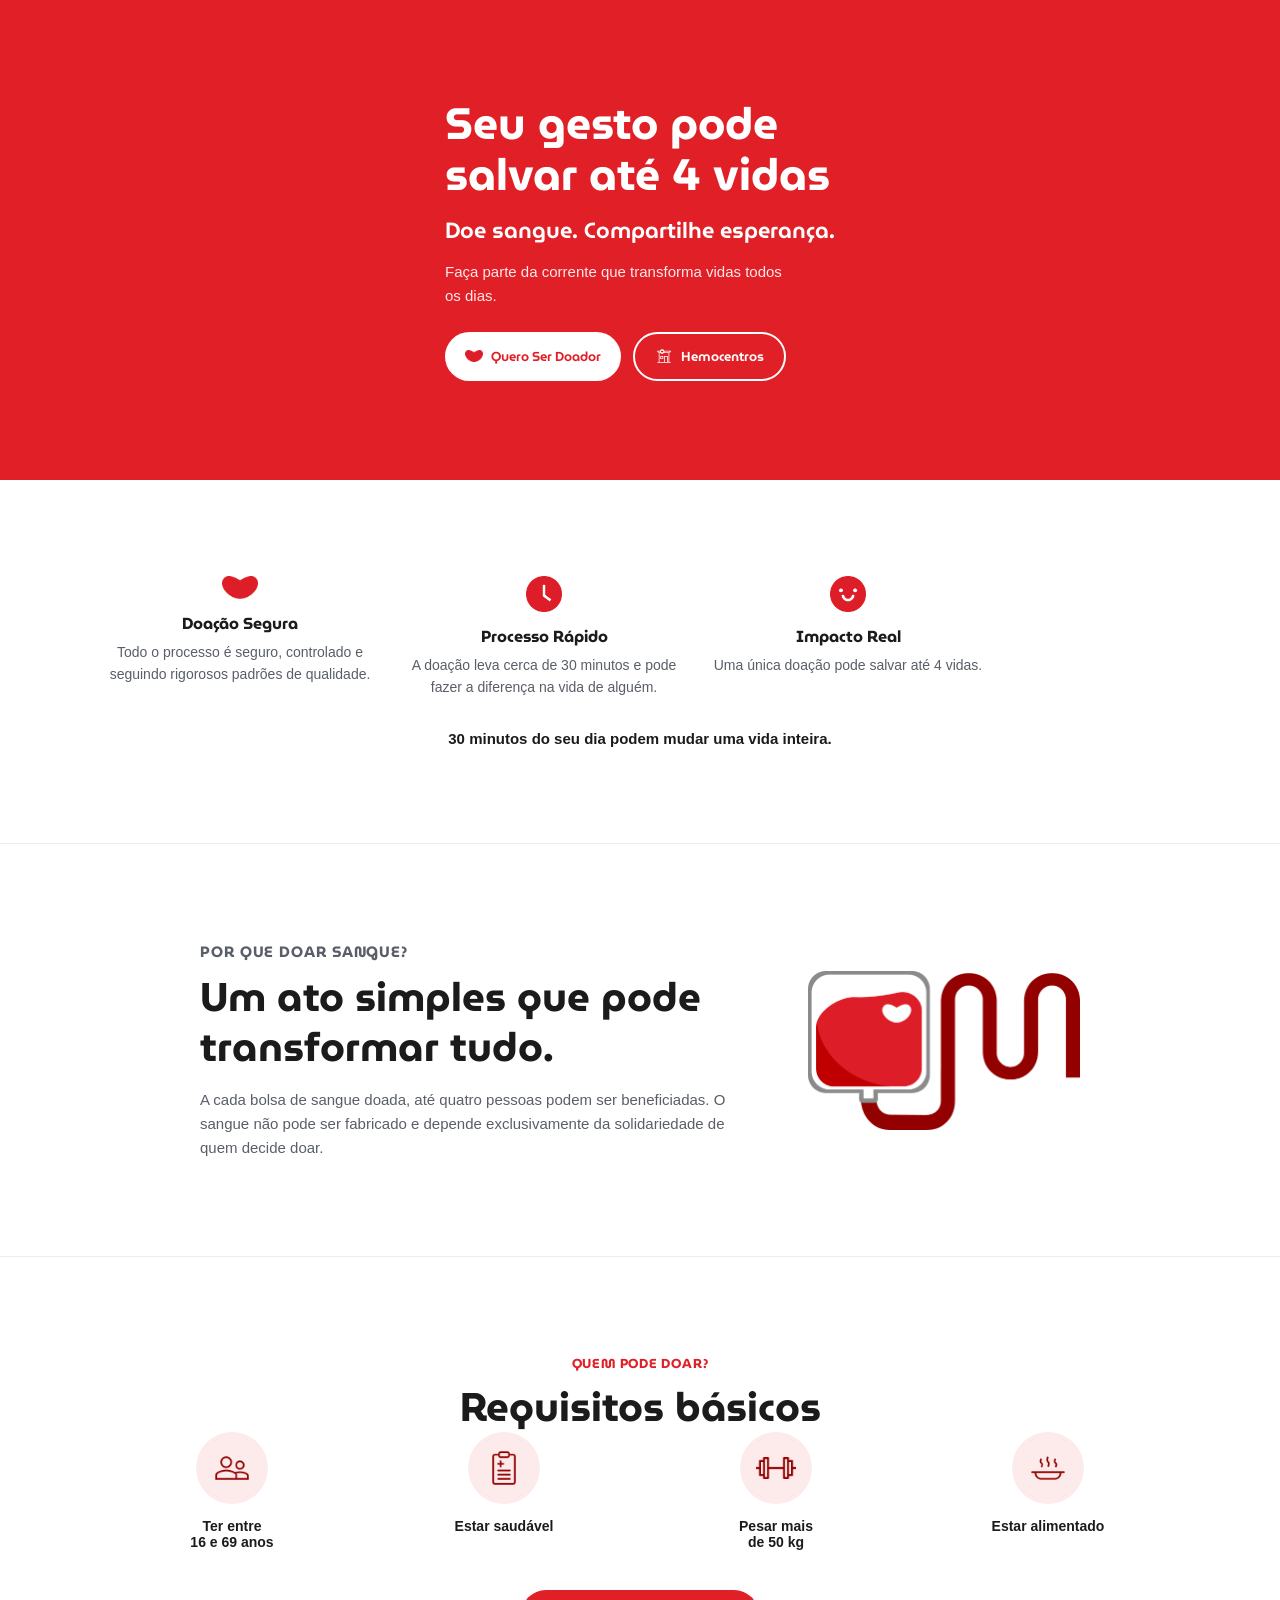
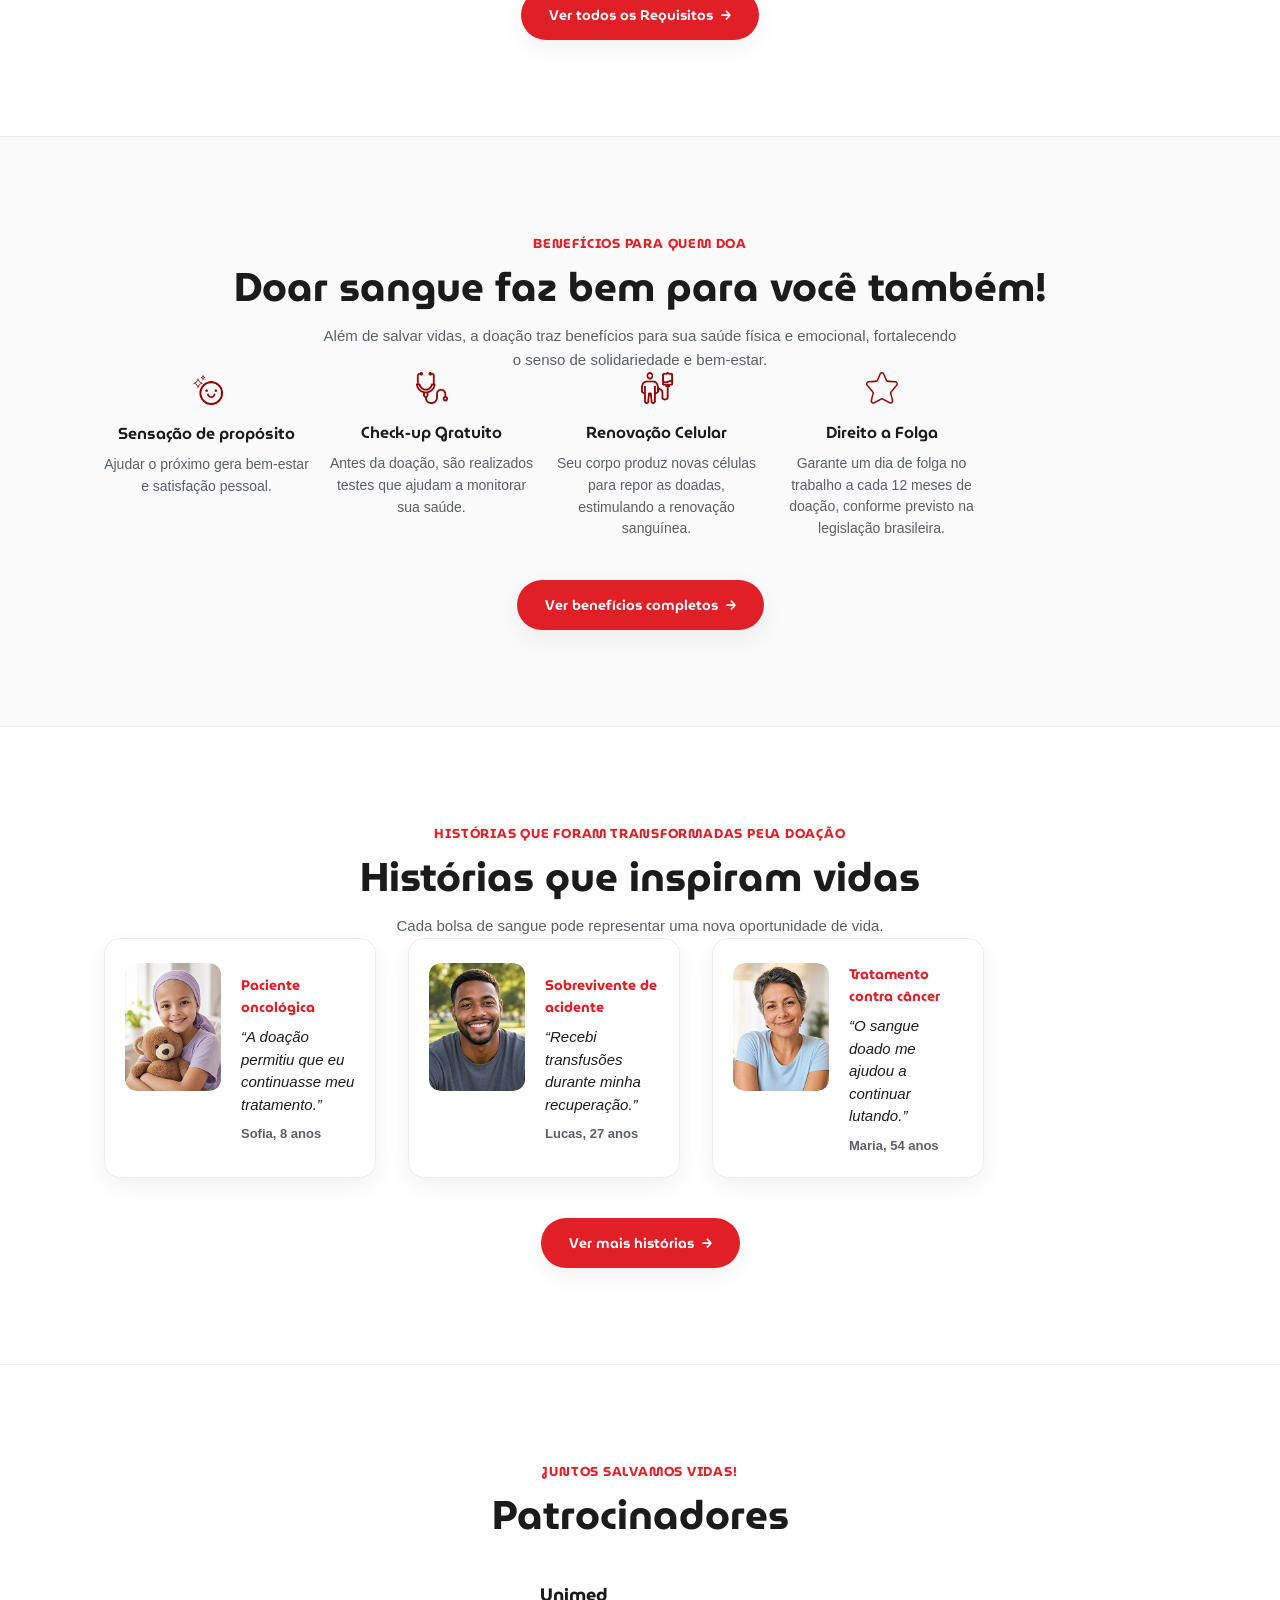
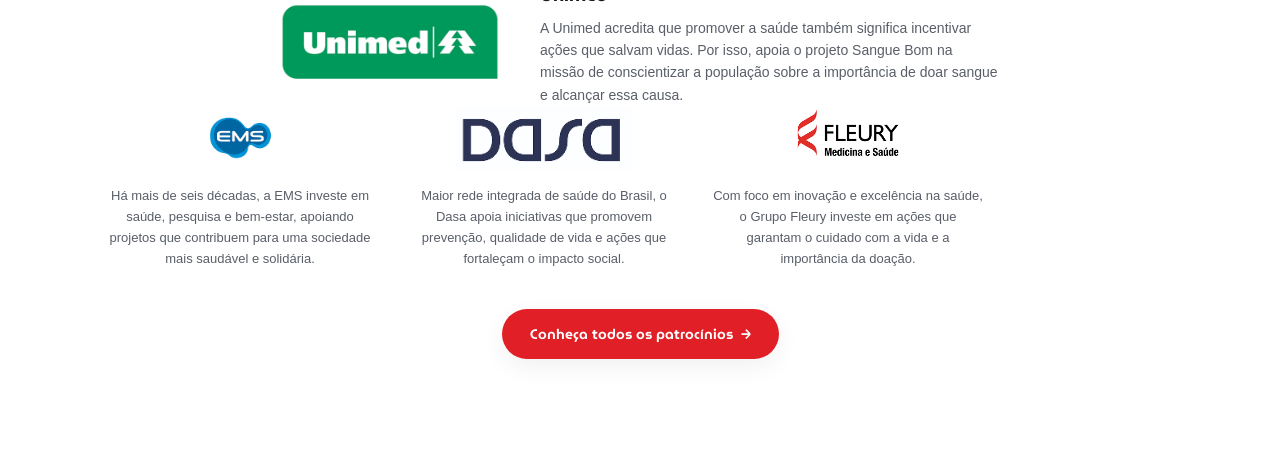
==== index.html @ 66a93f2a "projeto sangue bom" ====
<!DOCTYPE html>
<html lang="pt-BR">
<head>
  <meta charset="UTF-8" />
  <meta name="viewport" content="width=device-width, initial-scale=1.0" />
  <title>Sangue Bom — Seções</title>

  <link rel="preconnect" href="https://fonts.googleapis.com" />
  <link rel="preconnect" href="https://fonts.gstatic.com" crossorigin />
  <link href="https://fonts.googleapis.com/css2?family=MuseoModerno:wght@400;500;600;700;800&display=swap" rel="stylesheet" />

  <link rel="stylesheet" href="./css/style.css" />
</head>
<body>
<main>

  <!-- ============================================= -->
  <!-- SEÇÃO HERO: SEU GESTO PODE SALVAR ATÉ 4 VIDAS -->
  <!-- ============================================= -->
  <section class="secao-hero" aria-label="Doe sangue e salve vidas">
    <div class="contentor hero-conteudo">
      <h1 class="hero-titulo">Seu gesto pode<br />salvar até 4 vidas</h1>
      <p class="hero-subtitulo">Doe sangue. Compartilhe esperança.</p>
      <p class="hero-texto">Faça parte da corrente que transforma vidas todos os dias.</p>

      <div class="hero-botoes">
        <a href="#" class="botao-hero botao-hero--primario">
          <img src="./assets/img/coracao-botao.png" alt="" width="18" height="12" />
          Quero Ser Doador
        </a>
        <a href="#" class="botao-hero botao-hero--secundario">
          <img src="./assets/img/hemocentro.png" alt="" width="18" height="18" />
          Hemocentros
        </a>
      </div>
    </div>
  </section>

  <!-- ============================================= -->
  <!-- SEÇÃO 0: DESTAQUES (DOAÇÃO SEGURA / PROCESSO RÁPIDO / IMPACTO REAL) -->
  <!-- ============================================= -->
  <section class="secao secao-destaques" aria-labelledby="titulo-destaques">
    <div class="contentor">
      <h2 id="titulo-destaques" class="oculto-visualmente">Por que doar sangue</h2>

      <ul class="lista-destaques" role="list">
        <li class="destaque">
          <img src="./assets/img/doacao-segura.png" alt="" class="icone icone-destaque" width="36" height="23" />
          <h3 class="titulo-destaque">Doação Segura</h3>
          <p>Todo o processo é seguro, controlado e seguindo rigorosos padrões de qualidade.</p>
        </li>

        <li class="destaque">
          <img src="./assets/img/processo-rapido.png" alt="" class="icone icone-destaque" width="36" height="36" />
          <h3 class="titulo-destaque">Processo Rápido</h3>
          <p>A doação leva cerca de 30 minutos e pode fazer a diferença na vida de alguém.</p>
        </li>

        <li class="destaque">
          <img src="./assets/img/impacto-real.png" alt="" class="icone icone-destaque" width="36" height="36" />
          <h3 class="titulo-destaque">Impacto Real</h3>
          <p>Uma única doação pode salvar até 4 vidas.</p>
        </li>
      </ul>

      <p class="frase-destaque">30 minutos do seu dia podem mudar uma vida inteira.</p>
    </div>
  </section>

  <!-- ============================================= -->
  <!-- SEÇÃO 0.5: POR QUE DOAR SANGUE                -->
  <!-- ============================================= -->
  <section class="secao secao-motivo" aria-labelledby="titulo-motivo">
    <div class="contentor">
      <article class="motivo-doacao">
        <div class="texto-motivo">
          <p class="rotulo">Por que doar sangue?</p>
          <h2 id="titulo-motivo" class="titulo">Um ato simples que pode transformar tudo.</h2>
          <p>
            A cada bolsa de sangue doada, até quatro pessoas podem ser beneficiadas. O sangue não
            pode ser fabricado e depende exclusivamente da solidariedade de quem decide doar.
          </p>
        </div>

        <img src="./assets/img/motivo-doacao.png" alt="Ilustração de uma bolsa de sangue com um coração" class="ilustracao-motivo" width="273" height="160" />
      </article>
    </div>
  </section>

  <!-- ============================================= -->
  <!-- SEÇÃO 1: QUEM PODE DOAR (REQUISITOS)          -->
  <!-- ============================================= -->
  <section class="secao secao-requisitos" aria-labelledby="titulo-requisitos">
    <div class="contentor">
      <header class="cabecalho-secao">
        <p class="rotulo">Quem pode doar?</p>
        <h2 id="titulo-requisitos" class="titulo">Requisitos básicos</h2>
      </header>

      <ul class="lista-requisitos" role="list">
        <li class="requisito">
          <span class="circulo-icone">
            <img src="./assets/img/idade.png" alt="" class="icone icone-requisito" width="40" height="40" />
          </span>
          <p>Ter entre<br />16 e 69 anos</p>
        </li>

        <li class="requisito">
          <span class="circulo-icone">
            <img src="./assets/img/saudavel.png" alt="" class="icone icone-requisito" width="40" height="40" />
          </span>
          <p>Estar saudável</p>
        </li>

        <li class="requisito">
          <span class="circulo-icone">
            <img src="./assets/img/peso.png" alt="" class="icone icone-requisito" width="40" height="22" />
          </span>
          <p>Pesar mais<br />de 50 kg</p>
        </li>

        <li class="requisito">
          <span class="circulo-icone">
            <img src="./assets/img/alimentado.png" alt="" class="icone icone-requisito" width="40" height="40" />
          </span>
          <p>Estar alimentado</p>
        </li>
      </ul>

      <div class="acao">
        <a href="#" class="botao">Ver todos os Requisitos <span aria-hidden="true">→</span></a>
      </div>
    </div>
  </section>

  <!-- ============================================= -->
  <!-- SEÇÃO 2: BENEFÍCIOS PARA QUEM DOA             -->
  <!-- ============================================= -->
  <section class="secao secao-beneficios" aria-labelledby="titulo-beneficios">
    <div class="contentor">
      <header class="cabecalho-secao">
        <p class="rotulo">Benefícios para quem doa</p>
        <h2 id="titulo-beneficios" class="titulo">Doar sangue faz bem para você também!</h2>
        <p class="subtitulo">
          Além de salvar vidas, a doação traz benefícios para sua saúde física e emocional,
          fortalecendo o senso de solidariedade e bem-estar.
        </p>
      </header>

      <ul class="lista-beneficios" role="list">
        <li class="beneficio">
          <img src="./assets/img/proposito.png" alt="" class="icone icone-beneficio" width="32" height="32" />
          <h3 class="titulo-beneficio">Sensação de propósito</h3>
          <p>Ajudar o próximo gera bem-estar e satisfação pessoal.</p>
        </li>

        <li class="beneficio">
          <img src="./assets/img/checkup.png" alt="" class="icone icone-beneficio" width="32" height="32" />
          <h3 class="titulo-beneficio">Check-up Gratuito</h3>
          <p>Antes da doação, são realizados testes que ajudam a monitorar sua saúde.</p>
        </li>

        <li class="beneficio">
          <img src="./assets/img/renovacao.png" alt="" class="icone icone-beneficio" width="32" height="32" />
          <h3 class="titulo-beneficio">Renovação Celular</h3>
          <p>Seu corpo produz novas células para repor as doadas, estimulando a renovação sanguínea.</p>
        </li>

        <li class="beneficio">
          <img src="./assets/img/folga.png" alt="" class="icone icone-beneficio" width="32" height="32" />
          <h3 class="titulo-beneficio">Direito a Folga</h3>
          <p>Garante um dia de folga no trabalho a cada 12 meses de doação, conforme previsto na legislação brasileira.</p>
        </li>
      </ul>

      <div class="acao">
        <a href="#" class="botao">Ver benefícios completos <span aria-hidden="true">→</span></a>
      </div>
    </div>
  </section>

  <!-- ============================================= -->
  <!-- SEÇÃO 3: HISTÓRIAS QUE INSPIRAM VIDAS         -->
  <!-- ============================================= -->
  <section class="secao secao-historias" aria-labelledby="titulo-historias">
    <div class="contentor">
      <header class="cabecalho-secao">
        <p class="rotulo">Histórias que foram transformadas pela doação</p>
        <h2 id="titulo-historias" class="titulo">Histórias que inspiram vidas</h2>
        <p class="subtitulo">Cada bolsa de sangue pode representar uma nova oportunidade de vida.</p>
      </header>

      <ul class="lista-historias" role="list">
        <li>
          <article class="historia">
            <img src="./assets/img/sofia.png" alt="Foto de Sofia" class="foto-historia" width="128" height="128" />
            <div class="conteudo-historia">
              <p class="categoria-historia">Paciente oncológica</p>
              <blockquote class="depoimento">
                <p>“A doação permitiu que eu continuasse meu tratamento.”</p>
                <footer><cite>Sofia, 8 anos</cite></footer>
              </blockquote>
            </div>
          </article>
        </li>

        <li>
          <article class="historia">
            <img src="./assets/img/lucas.png" alt="Foto de Lucas" class="foto-historia" width="128" height="128" />
            <div class="conteudo-historia">
              <p class="categoria-historia">Sobrevivente de acidente</p>
              <blockquote class="depoimento">
                <p>“Recebi transfusões durante minha recuperação.”</p>
                <footer><cite>Lucas, 27 anos</cite></footer>
              </blockquote>
            </div>
          </article>
        </li>

        <li>
          <article class="historia">
            <img src="./assets/img/maria.png" alt="Foto de Maria" class="foto-historia" width="128" height="128" />
            <div class="conteudo-historia">
              <p class="categoria-historia">Tratamento contra câncer</p>
              <blockquote class="depoimento">
                <p>“O sangue doado me ajudou a continuar lutando.”</p>
                <footer><cite>Maria, 54 anos</cite></footer>
              </blockquote>
            </div>
          </article>
        </li>
      </ul>

      <div class="acao">
        <a href="#" class="botao">Ver mais histórias <span aria-hidden="true">→</span></a>
      </div>
    </div>
  </section>

  <!-- ============================================= -->
  <!-- SEÇÃO 4: PATROCINADORES                        -->
  <!-- ============================================= -->
  <section class="secao secao-patrocinadores" aria-labelledby="titulo-patrocinadores">
    <div class="contentor">
      <header class="cabecalho-secao">
        <p class="rotulo">Juntos salvamos vidas!</p>
        <h2 id="titulo-patrocinadores" class="titulo">Patrocinadores</h2>
      </header>

      <article class="patrocinador-destaque">
        <img src="./assets/brand/unimed.png" alt="Logotipo da Unimed" class="logo-patrocinador logo-patrocinador--grande" width="249" height="97" />
        <div class="texto-patrocinador">
          <h3>Unimed</h3>
          <p>
            A Unimed acredita que promover a saúde também significa incentivar ações que salvam
            vidas. Por isso, apoia o projeto Sangue Bom na missão de conscientizar a população sobre
            a importância de doar sangue e alcançar essa causa.
          </p>
        </div>
      </article>

      <ul class="lista-patrocinadores" role="list">
        <li>
          <article class="patrocinador">
            <img src="./assets/brand/ems.png" alt="Logotipo da EMS" class="logo-patrocinador" width="99" height="87" />
            <p>Há mais de seis décadas, a EMS investe em saúde, pesquisa e bem-estar, apoiando projetos que contribuem para uma sociedade mais saudável e solidária.</p>
          </article>
        </li>

        <li>
          <article class="patrocinador">
            <img src="./assets/brand/dasa.png" alt="Logotipo da Dasa" class="logo-patrocinador" width="140" height="51" />
            <p>Maior rede integrada de saúde do Brasil, o Dasa apoia iniciativas que promovem prevenção, qualidade de vida e ações que fortaleçam o impacto social.</p>
          </article>
        </li>

        <li>
          <article class="patrocinador">
            <img src="./assets/brand/fleury.png" alt="Logotipo do Grupo Fleury" class="logo-patrocinador" width="140" height="79" />
            <p>Com foco em inovação e excelência na saúde, o Grupo Fleury investe em ações que garantam o cuidado com a vida e a importância da doação.</p>
          </article>
        </li>
      </ul>

      <div class="acao">
        <a href="#" class="botao">Conheça todos os patrocínios <span aria-hidden="true">→</span></a>
      </div>
    </div>
  </section>

</main>
</body>
</html>
---- css/style.css ----
/* ==========================================================
   Sangue Bom — Seções (Requisitos, Benefícios, Histórias, Patrocinadores)
   Apenas HTML + CSS puro. HTML semântico e acessível.
   ========================================================== */

:root {
  --vermelho: #E11F26;
  --vermelho-escuro: #B0181D;
  --vermelho-claro: #FDEAEA;
  --tinta: #1B1B1B;
  --cinza: #595E68;
  --fundo-alt: #FAFAFA;
  --branco: #FFFFFF;
  --borda: #ECECEC;

  --fonte-titulo: "MuseoModerno", sans-serif;
  --fonte-texto: -apple-system, "Segoe UI", Roboto, Helvetica, Arial, sans-serif;

  --raio-md: 16px;
  --sombra-cartao: 0 8px 24px rgba(0, 0, 0, 0.06);
}

* {
  box-sizing: border-box;
}

html {
  font-size: 100%;
}

body {
  margin: 0;
  font-family: var(--fonte-texto);
  color: var(--tinta);
  background: var(--branco);
}

a {
  color: inherit;
}

/* Foco visível para navegação por teclado */
a:focus-visible,
button:focus-visible {
  outline: 3px solid var(--vermelho-escuro);
  outline-offset: 3px;
}

.contentor {
  max-width: 70rem;
  margin: 0 auto;
  padding: 0 1.5rem;
}

.secao {
  padding: 4rem 0;
}

.secao + .secao {
  border-top: 1px solid var(--borda);
}

.cabecalho-secao {
  text-align: center;
}

.rotulo {
  margin: 0 0 0.5rem;
  font-family: var(--fonte-titulo);
  font-weight: 700;
  font-size: 0.8125rem;
  letter-spacing: 0.06em;
  text-transform: uppercase;
  color: var(--vermelho);
}

.titulo {
  margin: 0;
  font-family: var(--fonte-titulo);
  font-weight: 700;
  font-size: 1.75rem;
  line-height: 1.25;
  color: var(--tinta);
}

.subtitulo {
  max-width: 40rem;
  margin: 0.75rem auto 0;
  font-size: 0.9375rem;
  line-height: 1.6;
  color: var(--cinza);
}

.acao {
  display: flex;
  justify-content: center;
  margin-top: 2.5rem;
}

.botao {
  display: inline-flex;
  align-items: center;
  gap: 0.5rem;
  padding: 0.875rem 1.75rem;
  border-radius: 999px;
  background: var(--vermelho);
  color: var(--branco);
  font-family: var(--fonte-titulo);
  font-weight: 600;
  font-size: 0.875rem;
  text-decoration: none;
  white-space: nowrap;
  box-shadow: var(--sombra-cartao);
  transition: background-color 0.2s ease, transform 0.2s ease;
}

.botao:hover {
  background: var(--vermelho-escuro);
  transform: translateY(-1px);
}

@media (prefers-reduced-motion: reduce) {
  .botao {
    transition: none;
  }

  .botao:hover {
    transform: none;
  }
}

/* Esconde visualmente mas mantém acessível a leitores de tela */
.oculto-visualmente {
  position: absolute;
  width: 1px;
  height: 1px;
  margin: -1px;
  overflow: hidden;
  clip-path: inset(50%);
  white-space: nowrap;
}

/* ---------- Listas (remove marcadores, mantém a semântica de lista) ---------- */

ul[role="list"] {
  list-style: none;
  margin: 0;
  padding: 0;
}

/* ---------- Imagens (ícones, fotos, logos) ---------- */

.icone {
  display: block;
  max-width: 100%;
  height: auto;
}

.icone-beneficio {
  margin: 0 auto 1rem;
}

.foto-historia {
  display: block;
  width: 6rem;
  flex-shrink: 0;
  align-self: stretch;
  border-radius: 0.75rem;
  object-fit: cover;
}

.logo-patrocinador {
  display: block;
  height: auto;
  max-width: 100%;
  margin: 0 auto;
}

.logo-patrocinador--grande {
  margin: 0 auto;
  max-width: 13.75rem;
}

.patrocinador .logo-patrocinador {
  max-height: 4rem;
  width: auto;
}

/* ==========================================================
   HERO
   ========================================================== */

.secao-hero {
  position: relative;
  min-height: 22rem;
  display: flex;
  align-items: center;
  background-color: var(--vermelho);
  background-image: linear-gradient(to right, var(--vermelho) 0%, var(--vermelho) 42%, rgba(225, 31, 38, 0.35) 68%, rgba(225, 31, 38, 0) 100%), url("assets/fotos/hero.png");
  background-repeat: no-repeat;
  background-size: cover;
  background-position: right center;
  color: var(--branco);
}

.secao-hero a:focus-visible {
  outline-color: var(--branco);
}

.hero-conteudo {
  max-width: 28rem;
  padding-top: 3rem;
  padding-bottom: 3rem;
}

.hero-titulo {
  margin: 0;
  font-family: var(--fonte-titulo);
  font-weight: 700;
  font-size: 2rem;
  line-height: 1.15;
  color: var(--branco);
}

.hero-subtitulo {
  margin: 0.75rem 0 0;
  font-family: var(--fonte-titulo);
  font-weight: 600;
  font-size: 1.125rem;
  color: var(--branco);
}

.hero-texto {
  margin: 0.75rem 0 0;
  max-width: 22rem;
  font-size: 0.9375rem;
  line-height: 1.6;
  color: rgba(255, 255, 255, 0.9);
}

.hero-botoes {
  display: flex;
  flex-wrap: wrap;
  gap: 0.75rem;
  margin-top: 1.5rem;
}

.botao-hero {
  display: inline-flex;
  align-items: center;
  gap: 0.5rem;
  padding: 0.75rem 1.25rem;
  border-radius: 999px;
  font-family: var(--fonte-titulo);
  font-weight: 600;
  font-size: 0.8125rem;
  text-decoration: none;
  white-space: nowrap;
}

.botao-hero img {
  display: block;
}

.botao-hero--primario {
  background: var(--branco);
  color: var(--vermelho);
}

.botao-hero--secundario {
  background: transparent;
  color: var(--branco);
  border: 2px solid var(--branco);
}

/* ==========================================================
   0) DESTAQUES
   ========================================================== */

.lista-destaques {
  display: grid;
  grid-template-columns: 1fr;
  gap: 2rem;
  max-width: 55rem;
  margin: 0 auto;
}

.destaque {
  text-align: center;
}

.icone-destaque {
  max-width: 2.25rem;
  max-height: 2.25rem;
  width: auto;
  height: auto;
  margin: 0 auto 0.75rem;
}

.titulo-destaque {
  margin: 0 0 0.375rem;
  font-family: var(--fonte-titulo);
  font-weight: 700;
  font-size: 1rem;
  color: var(--tinta);
}

.destaque p {
  margin: 0;
  font-size: 0.875rem;
  line-height: 1.55;
  color: var(--cinza);
}

.frase-destaque {
  margin: 2rem auto 0;
  max-width: 30rem;
  text-align: center;
  font-weight: 600;
  font-size: 0.9375rem;
  color: var(--tinta);
}

/* ==========================================================
   0.5) POR QUE DOAR SANGUE
   ========================================================== */

.motivo-doacao {
  display: flex;
  flex-direction: column;
  align-items: center;
  gap: 2rem;
  max-width: 55rem;
  margin: 0 auto;
  text-align: center;
}

.texto-motivo .rotulo {
  margin: 0 0 0.5rem;
}

.texto-motivo .titulo {
  margin: 0 0 1rem;
}

.texto-motivo p {
  margin: 0;
  font-size: 0.9375rem;
  line-height: 1.6;
  color: var(--cinza);
}

.ilustracao-motivo {
  display: block;
  width: 100%;
  max-width: 17rem;
  height: auto;
  flex-shrink: 0;
}

/* ==========================================================
   1) REQUISITOS
   ========================================================== */

.lista-requisitos {
  display: grid;
  grid-template-columns: repeat(2, 1fr);
  gap: 2rem 1rem;
  max-width: 40rem;
  margin: 2.5rem auto 0;
}

.requisito {
  display: flex;
  flex-direction: column;
  align-items: center;
  text-align: center;
}

.requisito p {
  margin: 0;
  font-size: 0.875rem;
  font-weight: 600;
  color: var(--tinta);
}

.circulo-icone {
  width: 4.5rem;
  height: 4.5rem;
  border-radius: 50%;
  background: var(--vermelho-claro);
  display: flex;
  align-items: center;
  justify-content: center;
  margin-bottom: 0.875rem;
}

.icone-requisito {
  max-width: 2.5rem;
  max-height: 2.5rem;
  width: auto;
  height: auto;
}

/* ==========================================================
   2) BENEFÍCIOS
   ========================================================== */

.secao-beneficios {
  background: var(--fundo-alt);
}

.lista-beneficios {
  display: grid;
  grid-template-columns: repeat(2, 1fr);
  gap: 2rem 1.25rem;
  max-width: 55rem;
  margin: 2.5rem auto 0;
}

.beneficio {
  text-align: center;
}

.titulo-beneficio {
  margin: 0 0 0.5rem;
  font-family: var(--fonte-titulo);
  font-weight: 600;
  font-size: 1rem;
  color: var(--tinta);
}

.beneficio p {
  margin: 0;
  font-size: 0.875rem;
  line-height: 1.55;
  color: var(--cinza);
}

/* ==========================================================
   3) HISTÓRIAS
   ========================================================== */

.lista-historias {
  display: grid;
  grid-template-columns: 1fr;
  gap: 2rem;
  max-width: 55rem;
  margin: 2.5rem auto 0;
}

.historia {
  display: flex;
  align-items: stretch;
  justify-content: center;
  gap: 1.25rem;
  text-align: left;
  height: 100%;
  padding: 1.5rem 1.25rem;
  border-radius: var(--raio-md);
  background: var(--branco);
  border: 1px solid var(--borda);
  box-shadow: var(--sombra-cartao);
}

.conteudo-historia {
  display: flex;
  flex-direction: column;
  justify-content: center;
  min-width: 0;
}

.categoria-historia {
  margin: 0 0 0.5rem;
  font-family: var(--fonte-titulo);
  font-weight: 700;
  font-size: 0.875rem;
  color: var(--vermelho);
}

.depoimento {
  margin: 0;
}

.depoimento p {
  margin: 0 0 0.625rem;
  font-size: 0.9375rem;
  font-style: italic;
  line-height: 1.5;
  color: var(--tinta);
}

.depoimento footer {
  font-size: 0.8125rem;
  font-weight: 600;
  color: var(--cinza);
}

.depoimento cite {
  font-style: normal;
}

/* ==========================================================
   4) PATROCINADORES
   ========================================================== */

.patrocinador-destaque {
  display: flex;
  flex-direction: column;
  align-items: center;
  gap: 1.25rem;
  max-width: 45rem;
  margin: 2.5rem auto 0;
  text-align: center;
}

.texto-patrocinador h3 {
  margin: 0 0 0.5rem;
  font-family: var(--fonte-titulo);
  font-weight: 700;
  font-size: 1.125rem;
  color: var(--tinta);
}

.texto-patrocinador p {
  margin: 0;
  font-size: 0.875rem;
  line-height: 1.6;
  color: var(--cinza);
}

.lista-patrocinadores {
  display: grid;
  grid-template-columns: 1fr;
  gap: 2rem;
  max-width: 55rem;
  margin: 3rem auto 0;
}

.patrocinador {
  text-align: center;
}

.patrocinador p {
  margin: 1rem auto 0;
  max-width: 20rem;
  font-size: 0.8125rem;
  line-height: 1.6;
  color: var(--cinza);
}

/* ==========================================================
   Responsivo — Desktop (>= 48rem / 768px)
   ========================================================== */

@media (min-width: 48rem) {
  .secao {
    padding: 6rem 0;
  }

  .secao-hero {
    min-height: 30rem;
  }

  .hero-titulo {
    font-size: 2.75rem;
  }

  .hero-subtitulo {
    font-size: 1.375rem;
  }

  .titulo {
    font-size: 2.5rem;
  }

  .lista-destaques {
    grid-template-columns: repeat(3, 1fr);
  }

  .lista-requisitos {
    grid-template-columns: repeat(4, 1fr);
    max-width: none;
  }

  .lista-beneficios {
    grid-template-columns: repeat(4, 1fr);
  }

  .lista-historias {
    grid-template-columns: repeat(3, 1fr);
  }

  .motivo-doacao {
    flex-direction: row;
    text-align: left;
    gap: 3rem;
  }

  .patrocinador-destaque {
    flex-direction: row;
    text-align: left;
    gap: 2.5rem;
  }

  .logo-patrocinador--grande {
    margin: 0;
    flex-shrink: 0;
  }

  .texto-patrocinador p {
    text-align: left;
  }

  .lista-patrocinadores {
    grid-template-columns: repeat(3, 1fr);
  }
}
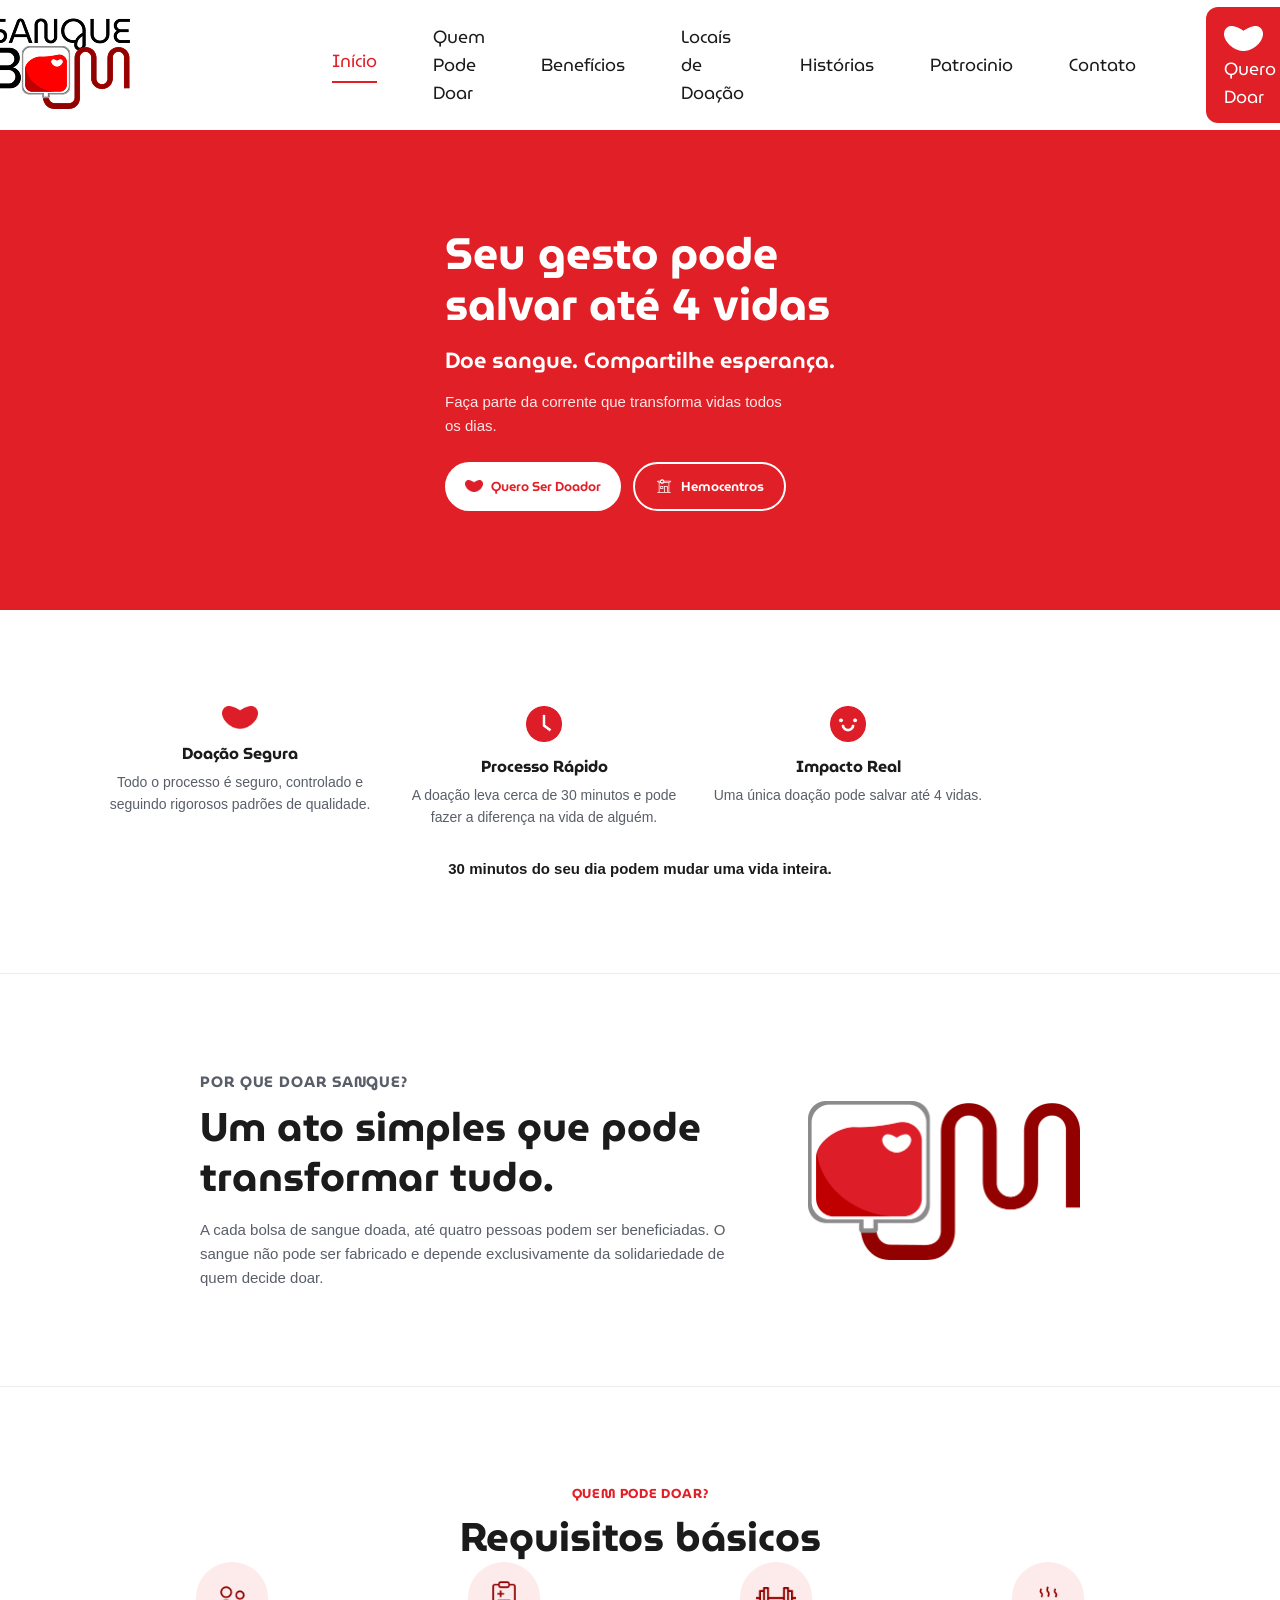
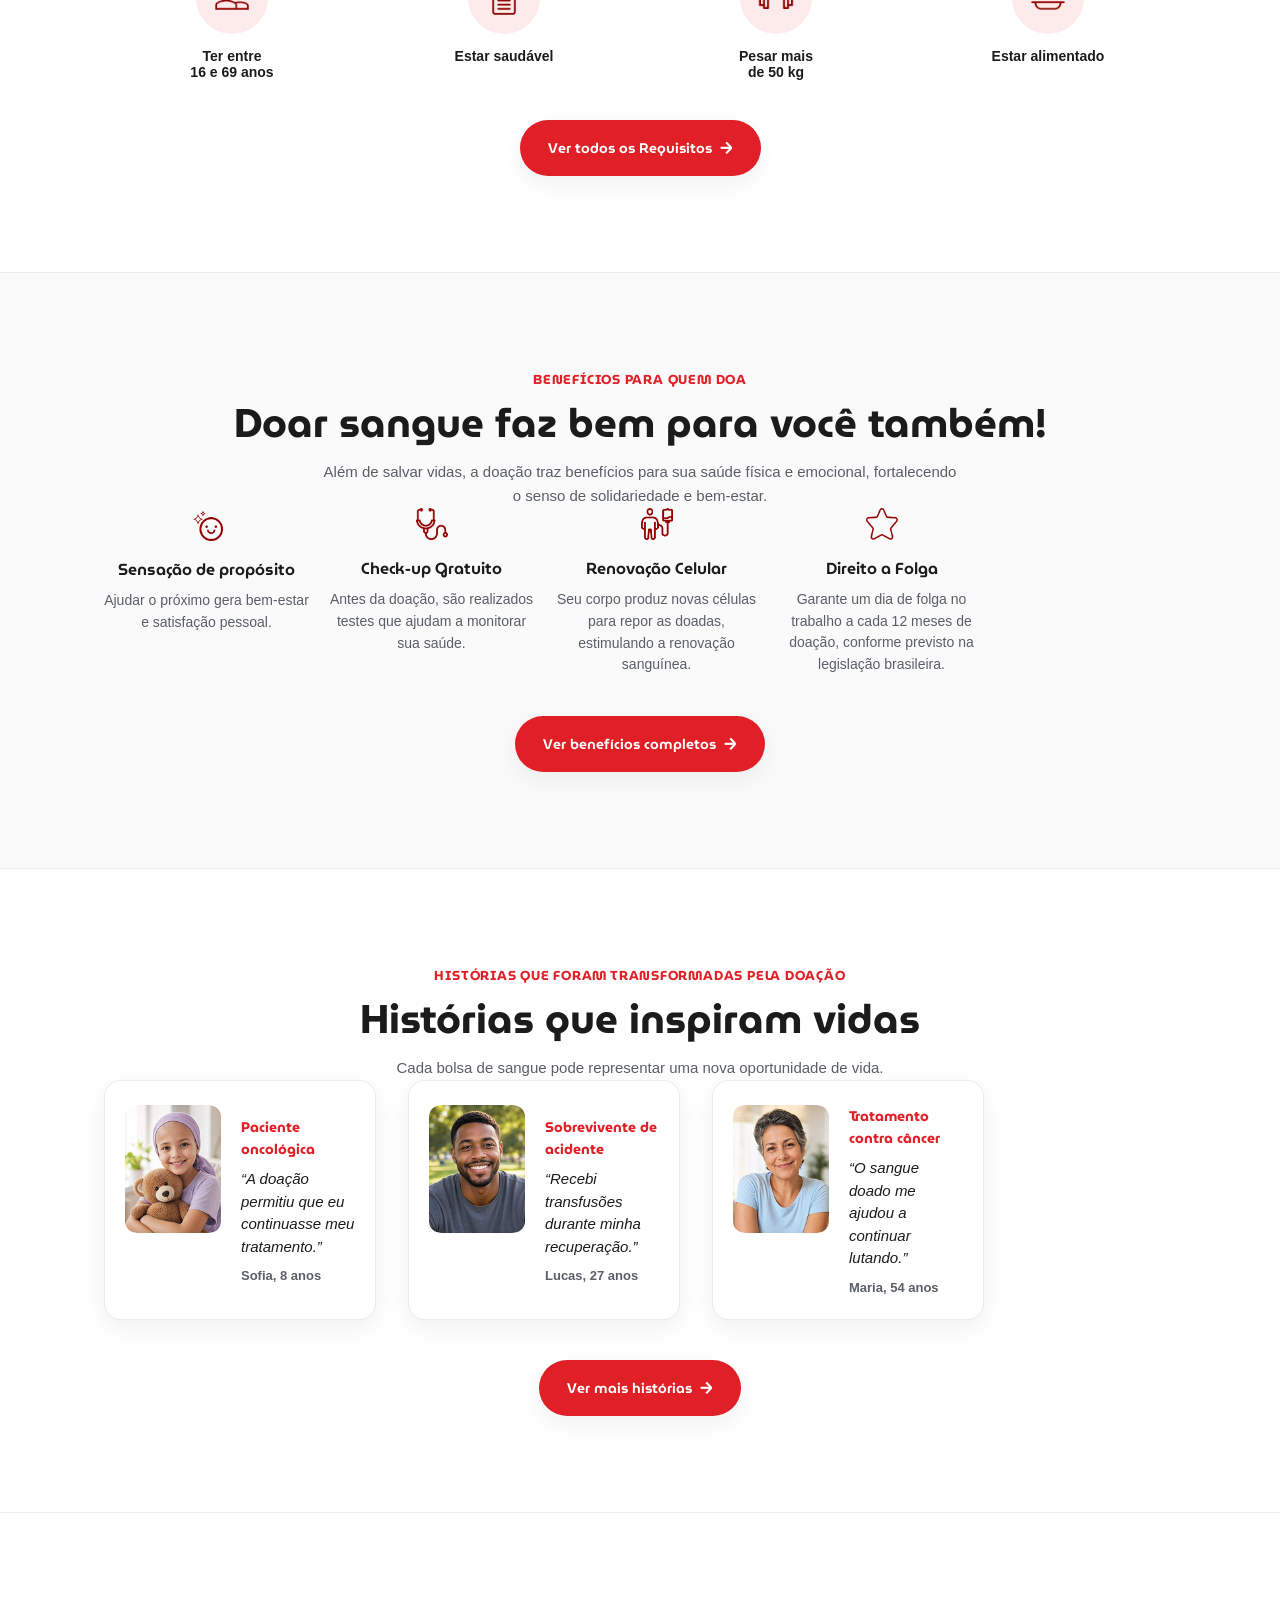
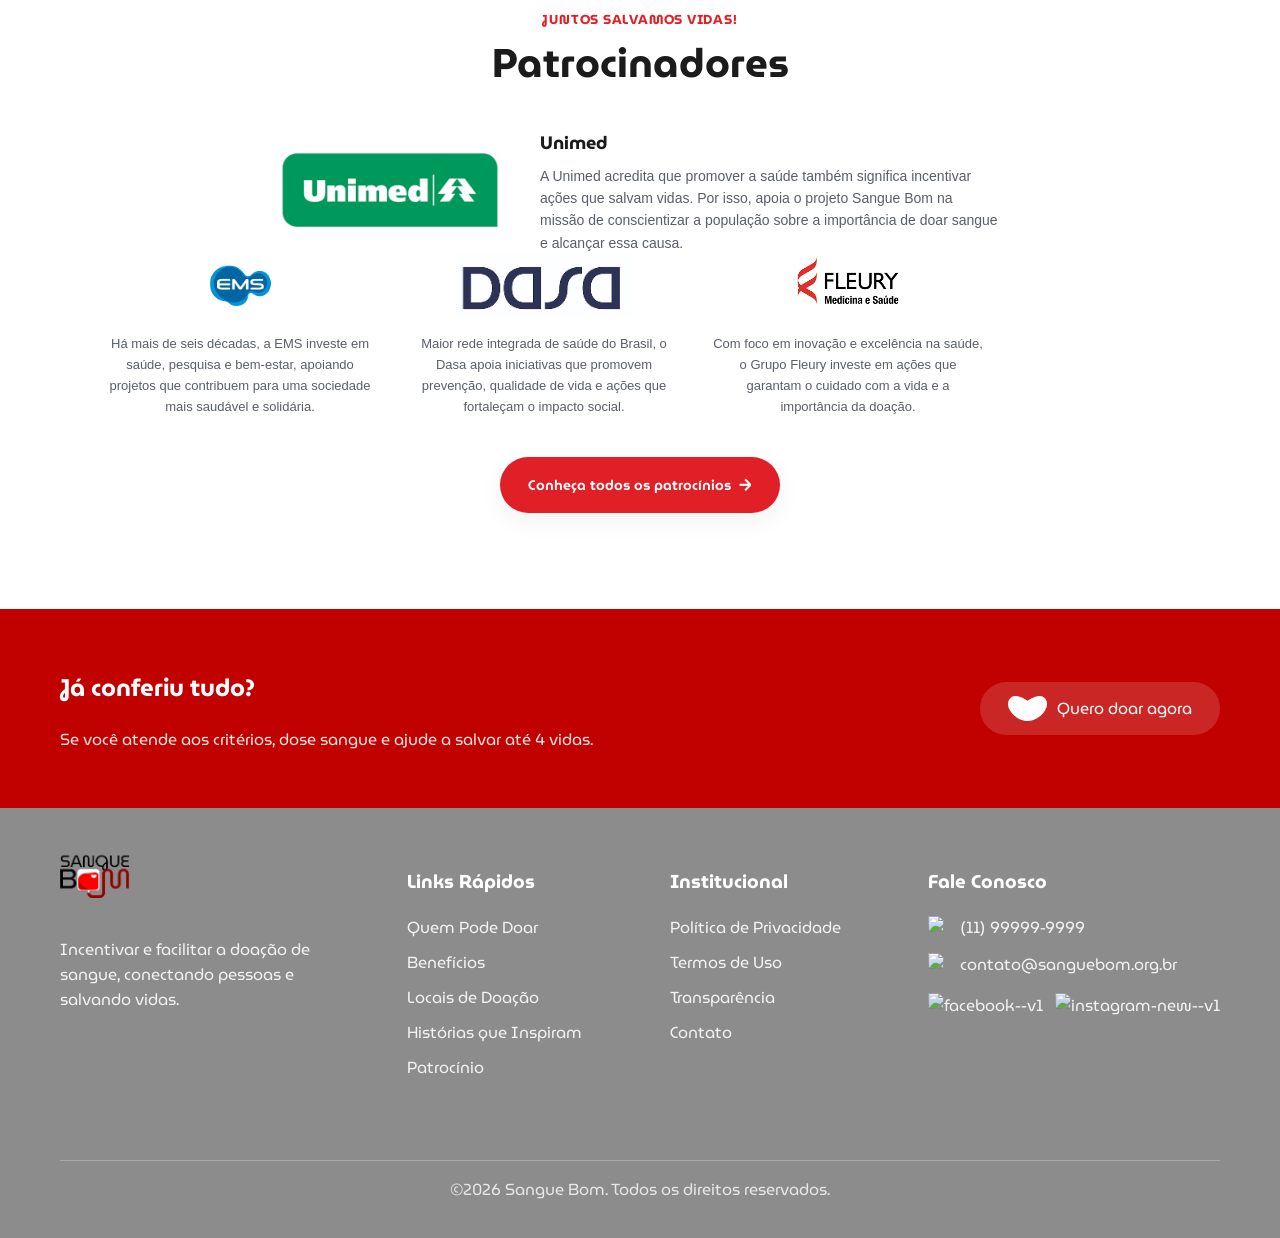
==== commit c8cf01a9: "criação header e fotter" ====
--- a/index.html
+++ b/index.html
@@ -13,7 +13,28 @@
 </head>
 <body>
 <main>
-
+   <header class="header">
+    
+    <div class="logo">
+      <a href="#"><img src="./assets/img/Logo.png" alt="Sangue-Bom"></a>
+    </div>
+    <nav class="navbar">
+      <a href="#" class="start">Início</a>
+      <a href="#Quem-Pode-Doar">Quem Pode Doar</a>
+      <a href="#Benefícios">Benefícios</a>
+      <a href="">Locaís de Doação</a>
+      <a href="#histórias">Histórias</a>
+      <a href="#titulo-patrocinadores">Patrocinio</a>
+      <a href="#footer">Contato</a>
+    </nav>
+    
+     <div class="Doar">
+     <a href="#">
+      <img src="./assets/img/Polygon 2.png" alt="coração">
+      <span>Quero Doar</span>
+     </a>
+     </div>
+   </header>
   <!-- ============================================= -->
   <!-- SEÇÃO HERO: SEU GESTO PODE SALVAR ATÉ 4 VIDAS -->
   <!-- ============================================= -->
@@ -90,7 +111,7 @@
   <!-- ============================================= -->
   <!-- SEÇÃO 1: QUEM PODE DOAR (REQUISITOS)          -->
   <!-- ============================================= -->
-  <section class="secao secao-requisitos" aria-labelledby="titulo-requisitos">
+  <section class="secao secao-requisitos" aria-labelledby="titulo-requisitos" id="Quem-Pode-Doar">
     <div class="contentor">
       <header class="cabecalho-secao">
         <p class="rotulo">Quem pode doar?</p>
@@ -136,7 +157,7 @@
   <!-- ============================================= -->
   <!-- SEÇÃO 2: BENEFÍCIOS PARA QUEM DOA             -->
   <!-- ============================================= -->
-  <section class="secao secao-beneficios" aria-labelledby="titulo-beneficios">
+  <section class="secao secao-beneficios" aria-labelledby="titulo-beneficios" id="Benefícios">
     <div class="contentor">
       <header class="cabecalho-secao">
         <p class="rotulo">Benefícios para quem doa</p>
@@ -182,7 +203,7 @@
   <!-- ============================================= -->
   <!-- SEÇÃO 3: HISTÓRIAS QUE INSPIRAM VIDAS         -->
   <!-- ============================================= -->
-  <section class="secao secao-historias" aria-labelledby="titulo-historias">
+  <section class="secao secao-historias" aria-labelledby="titulo-historias" id="histórias">
     <div class="contentor">
       <header class="cabecalho-secao">
         <p class="rotulo">Histórias que foram transformadas pela doação</p>
@@ -240,11 +261,11 @@
   <!-- ============================================= -->
   <!-- SEÇÃO 4: PATROCINADORES                        -->
   <!-- ============================================= -->
-  <section class="secao secao-patrocinadores" aria-labelledby="titulo-patrocinadores">
+  <section  class="secao secao-patrocinadores" aria-labelledby="titulo-patrocinadores" id=titulo-patrocinadores>
     <div class="contentor">
       <header class="cabecalho-secao">
         <p class="rotulo">Juntos salvamos vidas!</p>
-        <h2 id="titulo-patrocinadores" class="titulo">Patrocinadores</h2>
+        <h2 class="titulo">Patrocinadores</h2>
       </header>
 
       <article class="patrocinador-destaque">
@@ -287,6 +308,68 @@
       </div>
     </div>
   </section>
+<section class="cta-doar">
+  <div class="cta-doar__texto">
+    <h2>Já conferiu tudo?</h2>
+    <p>Se você atende aos critérios, dose sangue e ajude a salvar até 4 vidas.</p>
+  </div>
+  <a href="#" class="btn-doar">
+    <img src="./assets/img/Polygon 2.png" alt="Coração">
+    Quero doar agora
+  </a>
+</section>
+
+<footer class="footer" id="footer">
+  <div class="footer__sobre">
+    <img width="70" height="80" src="./assets/img/Logo.png" alt="Sangue Bom">
+    <p>Incentivar e facilitar a doação de sangue, conectando pessoas e salvando vidas.</p>
+  </div>
+
+  <nav class="footer__links">
+    <h3>Links Rápidos</h3>
+    <ul>
+      <li><a href="Quem-Pode-Doar">Quem Pode Doar</a></li>
+      <li><a href="Benefícios">Benefícios</a></li>
+      <li><a href="locais-de-doacao.html">Locais de Doação</a></li>
+      <li><a href="histórias">Histórias que Inspiram</a></li>
+      <li><a href="titulo-patrocinadores">Patrocínio</a></li>
+    </ul>
+  </nav>
+
+  <nav class="footer__institucional">
+    <h3>Institucional</h3>
+    <ul>
+      <li><a href="politica-de-privacidade.html">Política de Privacidade</a></li>
+      <li><a href="termos-de-uso.html">Termos de Uso</a></li>
+      <li><a href="transparencia.html">Transparência</a></li>
+      <li><a href="contato.html">Contato</a></li>
+    </ul>
+  </nav>
+
+  <div class="footer__contato">
+    <h3>Fale Conosco</h3>
+    <ul>
+      <li>
+        <img width="80" height="80" src="https://img.icons8.com/ios/100/whatsapp--v1.png" alt="whatsapp--v1"/>
+        <a href="tel:+5511999999999">(11) 99999-9999</a>
+      </li>
+      <li>
+        <img width="50" height="50" src="https://img.icons8.com/ios/70/new-post--v1.png" alt="new-post--v1"/>
+        <a href="mailto:contato@sanguebom.org.br">contato@sanguebom.org.br</a>
+      </li>
+    </ul>
+    <div class="footer__redes">
+      <a href="https://facebook.com/sanguebom">
+        <img width="50" height="50" src="https://img.icons8.com/ios/50/facebook--v1.png" alt="facebook--v1"/>
+      </a>
+      <a href="https://instagram.com/sanguebom">
+        <img width="50" height="50" src="https://img.icons8.com/ios/50/instagram-new--v1.png" alt="instagram-new--v1"/>
+      </a>
+    </div>
+  </div>
+
+  <p class="footer__copyright">©2026 Sangue Bom. Todos os direitos reservados.</p>
+</footer>
 
 </main>
 </body>
--- a/css/style.css
+++ b/css/style.css
@@ -29,6 +29,7 @@
 }
 
 body {
+  padding-top: 130px;
   margin: 0;
   font-family: var(--fonte-texto);
   color: var(--tinta);
@@ -44,6 +45,66 @@
 button:focus-visible {
   outline: 3px solid var(--vermelho-escuro);
   outline-offset: 3px;
+}
+
+.header {
+  top: 0;
+  left: 0;
+  z-index: 100;
+  position: fixed;
+  background-color: #FFFFFF;
+  width: 100%;
+  height: 130px;
+}
+.Doar {
+  padding-left: 100px;
+}
+.logo {
+  padding-right: 200px;
+  margin-top: -15px;
+}
+.header {
+  display: flex;
+  align-items: center;
+  justify-content: center;
+  padding-top:1.5rem ;
+  padding-bottom: 1.5rem;
+}
+.navbar a, span{
+  text-decoration: none;
+  font-size: 1.1rem;
+  font-family: var(--fonte-titulo);
+}
+.navbar a:hover {
+  transition: 0.2s;
+ color: var(--vermelho);
+ border-bottom: 2px solid var(--vermelho);
+}
+.navbar .start {
+  color: var(--vermelho); 
+  text-decoration: none;
+  padding-bottom: 6px;
+  border-bottom: 2px solid var(--vermelho);
+}
+.navbar {
+  display: flex;
+  align-items: center;
+  justify-content: center;
+  gap: 3.5rem;
+}
+.Doar img {
+  margin: 7px 6px 0 0;
+}
+.header div, a, span {
+ text-decoration: none !important;
+}
+
+.Doar {
+  color: #FFFFFF;
+  margin-left: 70px;
+  border-radius: 12px;
+  background-color: #E11F26;
+  padding: 12px 18px;
 }
 
 .contentor {
@@ -616,3 +677,126 @@
     grid-template-columns: repeat(3, 1fr);
   }
 }
+
+.cta-doar {
+  background-color: #C10000;
+  display: flex;
+  justify-content: space-between;
+  align-items: center;
+  flex-wrap: wrap;
+  gap: 24px;
+  padding: 40px 60px;
+  color: #fff;
+  font-family: var(--fonte-titulo)
+}
+
+
+.cta-doar__texto p {
+  margin-top: 8px;
+  opacity: 0.9;
+}
+
+.btn-doar {
+  display: flex;
+  align-items: center;
+  gap: 10px;
+  background-color: rgba(255, 255, 255, 0.15);
+  color: #fff;
+  text-decoration: none;
+  padding: 14px 28px;
+  border-radius: 50px;
+  white-space: nowrap;
+}
+
+.footer {
+  font-family: var(--fonte-titulo);
+  background-color: #8C8C8C;
+  color: #fff;
+  padding: 40px 60px 20px;
+  display: flex;
+  flex-wrap: wrap;
+  justify-content: space-between;
+  gap: 40px;
+}
+
+.footer__sobre {
+  max-width: 260px;
+}
+
+.footer__sobre img {
+  height: 50px;
+  margin-bottom: 16px;
+}
+
+.footer__sobre p {
+  opacity: 0.9;
+}
+
+.footer__links ul,
+.footer__institucional ul {
+  list-style: none;
+  padding: 0;
+  margin-top: 16px;
+}
+
+.footer__links li,
+.footer__institucional li {
+  margin-bottom: 10px;
+}
+
+.footer__links a,
+.footer__institucional a {
+  color: #fff;
+  text-decoration: none;
+  opacity: 0.9;
+}
+
+.footer__links a:hover,
+.footer__institucional a:hover {
+  opacity: 1;
+  text-decoration: underline;
+}
+
+.footer__contato ul {
+  list-style: none;
+  padding: 0;
+  margin-top: 16px;
+}
+
+.footer__contato li {
+  display: flex;
+  align-items: center;
+  gap: 10px;
+  margin-bottom: 12px;
+}
+
+.footer__contato img {
+  width: 22px;
+  height: 22px;
+}
+
+.footer__contato a {
+  color: #fff;
+  text-decoration: none;
+  opacity: 0.9;
+}
+
+.footer__redes {
+  display: flex;
+  gap: 12px;
+  margin-top: 8px;
+}
+
+.footer__redes img {
+  width: 32px;
+  height: 32px;
+}
+
+.footer__copyright {
+  width: 100%;
+  text-align: center;
+  border-top: 1px solid rgba(255, 255, 255, 0.3);
+  padding-top: 16px;
+  margin-top: 24px;
+  opacity: 0.8;
+}
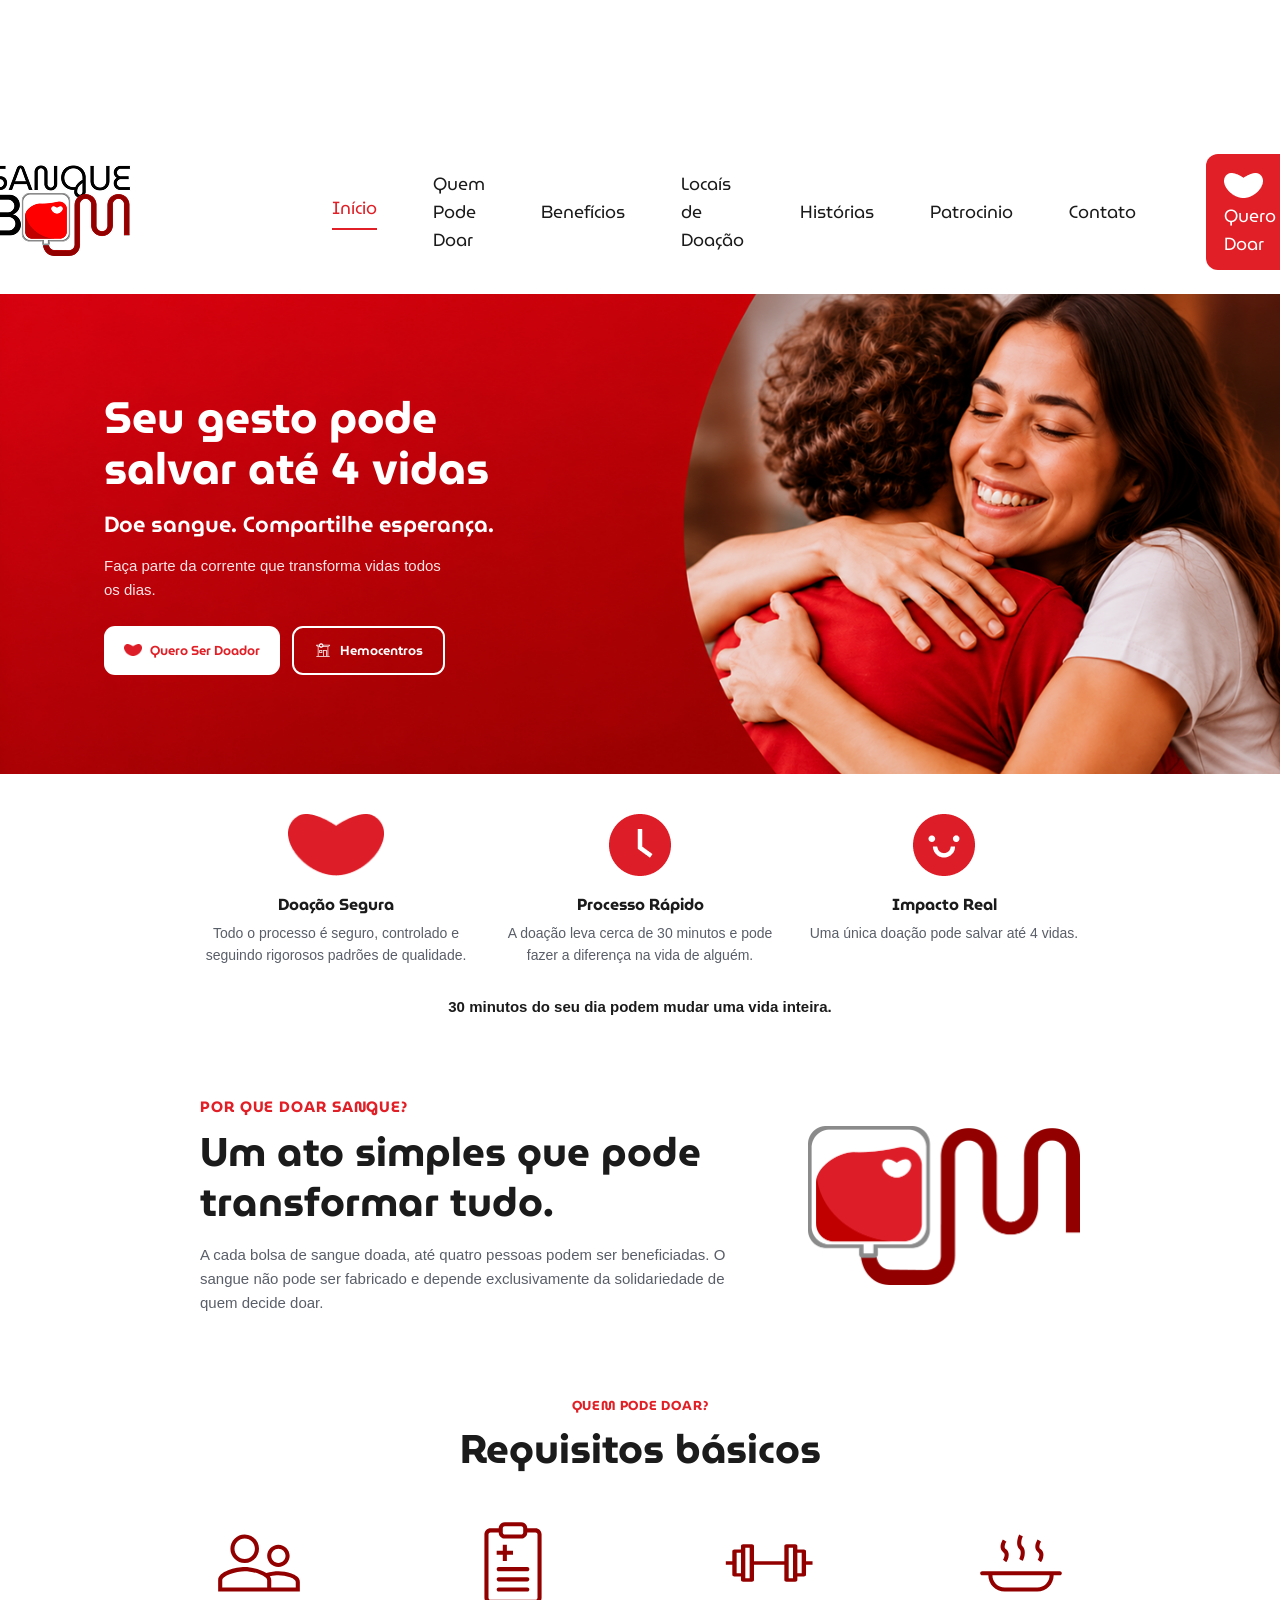
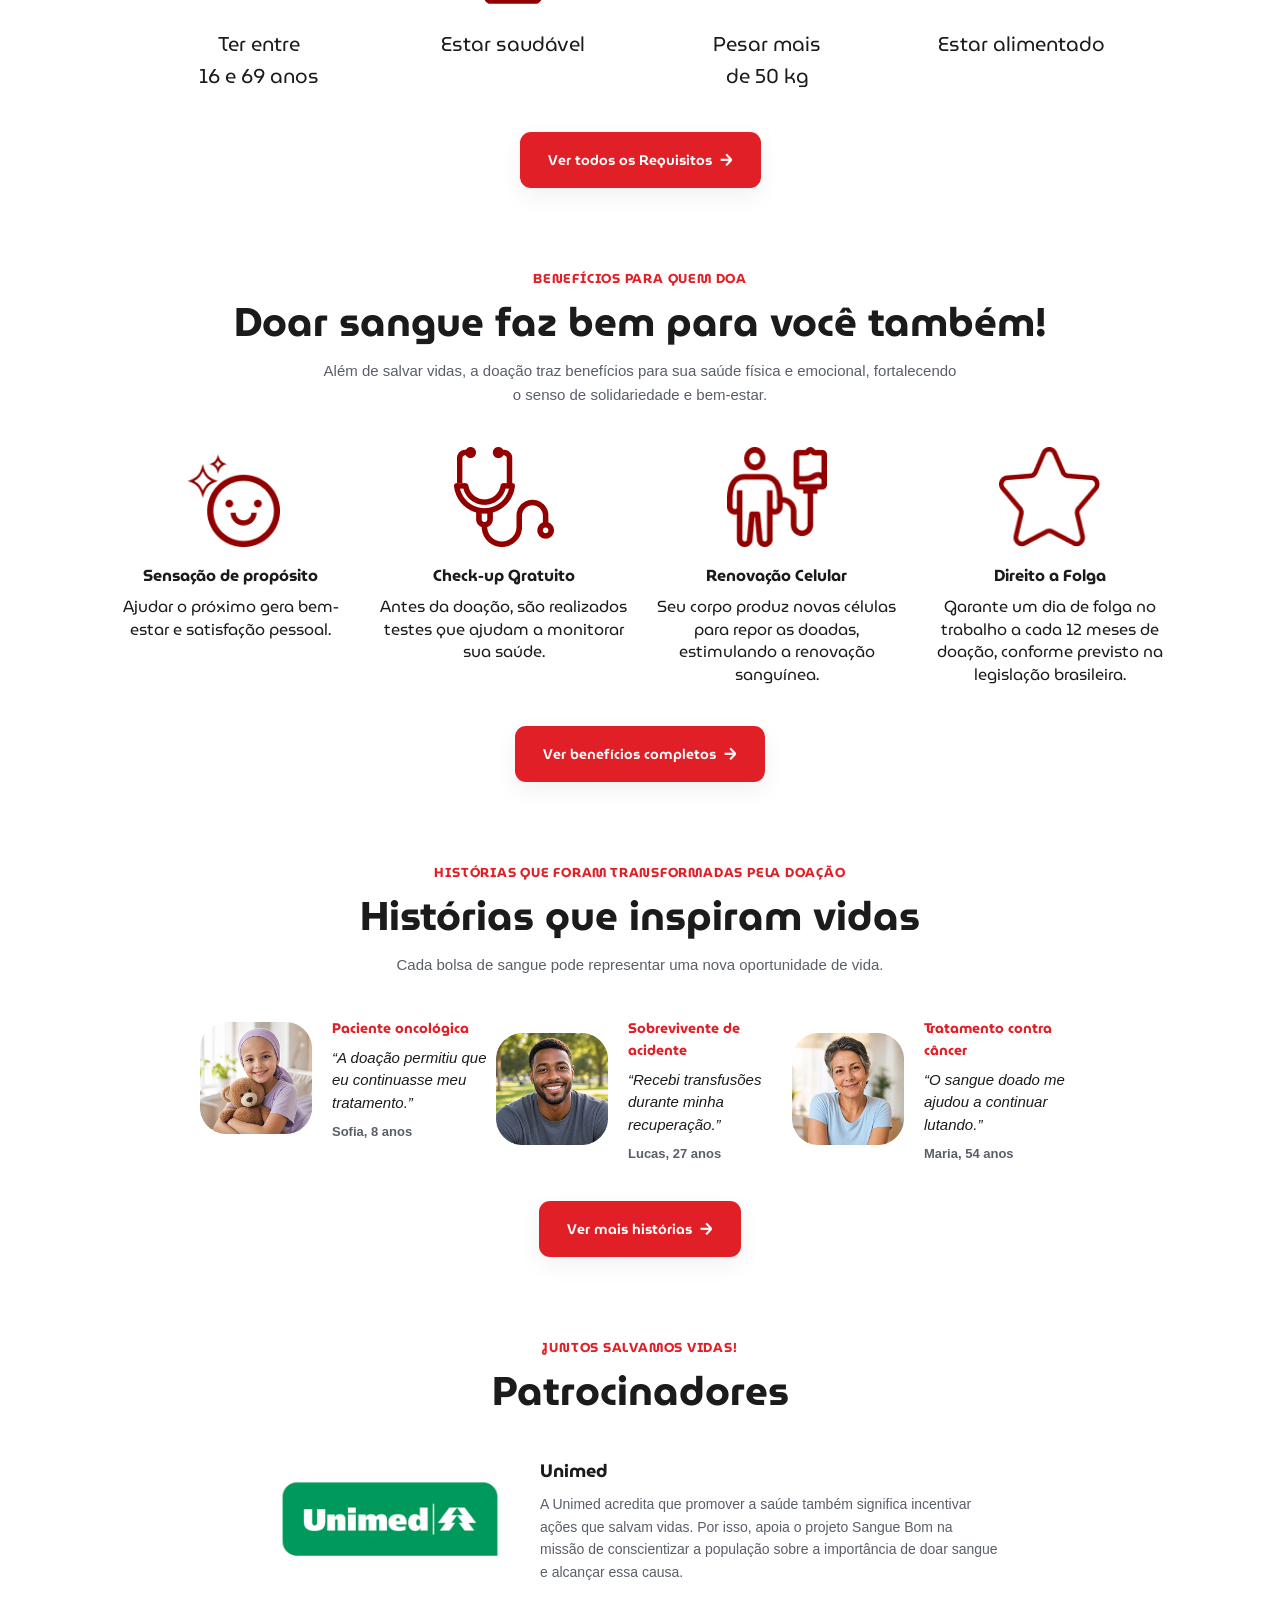
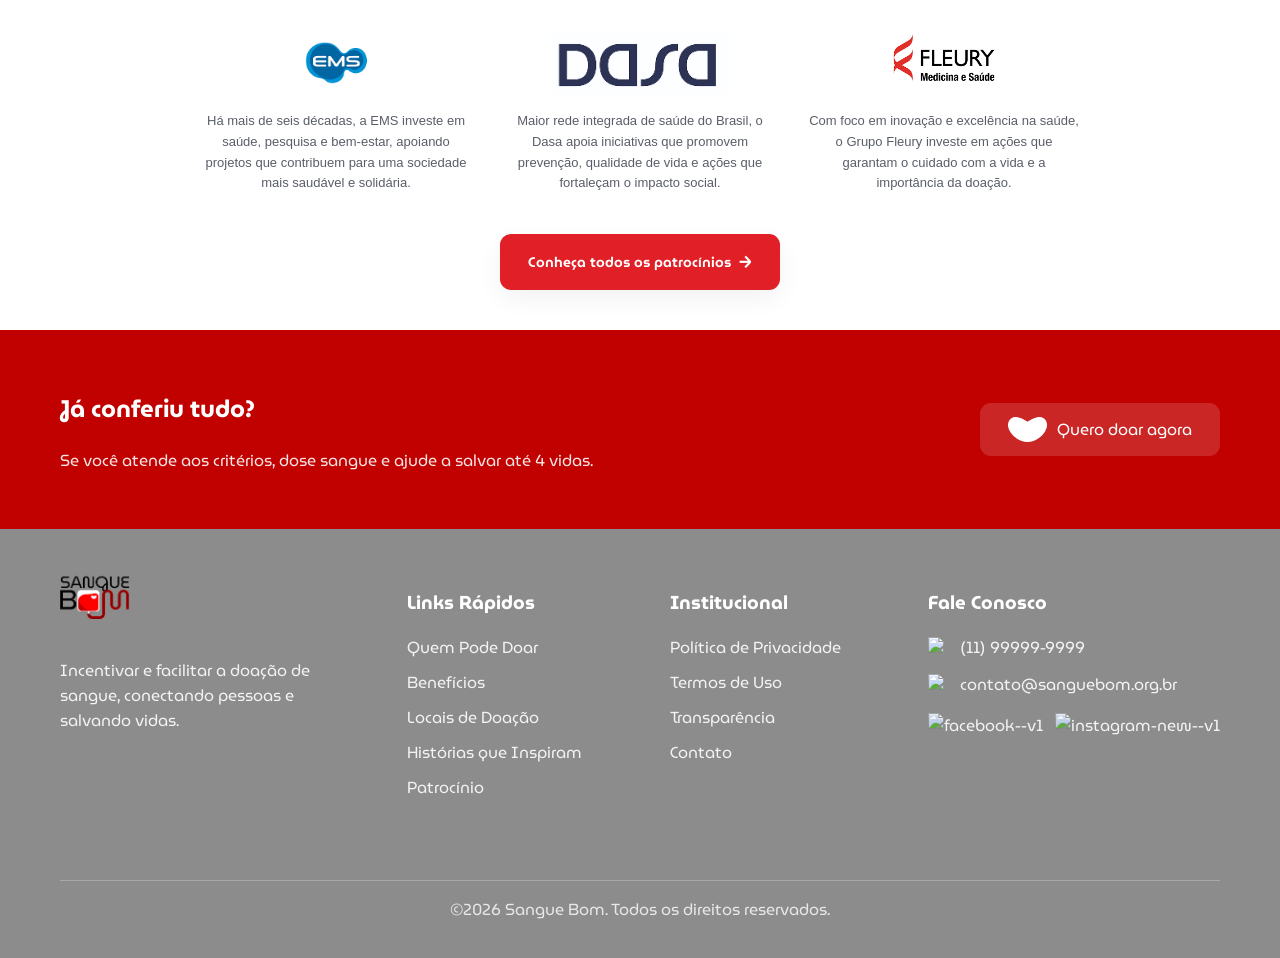
==== commit 72d73be0: "Ajustar seção de histórias e espaçamentos da index - Histórias: fotos à esquerda e texto à direita (" ====
--- a/index.html
+++ b/index.html
@@ -120,36 +120,28 @@
 
       <ul class="lista-requisitos" role="list">
         <li class="requisito">
-          <span class="circulo-icone">
-            <img src="./assets/img/idade.png" alt="" class="icone icone-requisito" width="40" height="40" />
-          </span>
+          <img src="./assets/icons/People.svg" alt="" class="icone icone-requisito" width="56" height="56" />
           <p>Ter entre<br />16 e 69 anos</p>
         </li>
 
         <li class="requisito">
-          <span class="circulo-icone">
-            <img src="./assets/img/saudavel.png" alt="" class="icone icone-requisito" width="40" height="40" />
-          </span>
+          <img src="./assets/icons/Clinical Document.svg" alt="" class="icone icone-requisito" width="56" height="56" />
           <p>Estar saudável</p>
         </li>
 
         <li class="requisito">
-          <span class="circulo-icone">
-            <img src="./assets/img/peso.png" alt="" class="icone icone-requisito" width="40" height="22" />
-          </span>
+          <img src="./assets/icons/Peso.svg" alt="" class="icone icone-requisito" width="56" height="56" />
           <p>Pesar mais<br />de 50 kg</p>
         </li>
 
         <li class="requisito">
-          <span class="circulo-icone">
-            <img src="./assets/img/alimentado.png" alt="" class="icone icone-requisito" width="40" height="40" />
-          </span>
+          <img src="./assets/icons/Hot Meal.svg" alt="" class="icone icone-requisito" width="56" height="56" />
           <p>Estar alimentado</p>
         </li>
       </ul>
 
       <div class="acao">
-        <a href="#" class="botao">Ver todos os Requisitos <span aria-hidden="true">→</span></a>
+        <a href="./pages/criterios.html" class="botao">Ver todos os Requisitos <span aria-hidden="true">→</span></a>
       </div>
     </div>
   </section>
--- a/css/style.css
+++ b/css/style.css
@@ -46,16 +46,6 @@
   outline: 3px solid var(--vermelho-escuro);
   outline-offset: 3px;
 }
-
-.header {
-  top: 0;
-  left: 0;
-  z-index: 100;
-  position: fixed;
-  background-color: #FFFFFF;
-  width: 100%;
-  height: 130px;
-}
 .Doar {
   padding-left: 100px;
 }
@@ -108,18 +98,16 @@
 }
 
 .contentor {
+  width: 100%;
   max-width: 70rem;
   margin: 0 auto;
   padding: 0 1.5rem;
 }
 
 .secao {
-  padding: 4rem 0;
-}
-
-.secao + .secao {
-  border-top: 1px solid var(--borda);
-}
+  padding: 2rem 0;
+}
+
 
 .cabecalho-secao {
   text-align: center;
@@ -163,7 +151,7 @@
   align-items: center;
   gap: 0.5rem;
   padding: 0.875rem 1.75rem;
-  border-radius: 999px;
+  border-radius: 11px;
   background: var(--vermelho);
   color: var(--branco);
   font-family: var(--fonte-titulo);
@@ -205,7 +193,6 @@
 
 ul[role="list"] {
   list-style: none;
-  margin: 0;
   padding: 0;
 }
 
@@ -218,14 +205,16 @@
 }
 
 .icone-beneficio {
+  width: auto;
+  height: 6.25rem;
   margin: 0 auto 1rem;
 }
 
 .foto-historia {
   display: block;
-  width: 6rem;
+  width: 7rem;
+  height: 7rem;
   flex-shrink: 0;
-  align-self: stretch;
   border-radius: 0.75rem;
   object-fit: cover;
 }
@@ -257,10 +246,10 @@
   display: flex;
   align-items: center;
   background-color: var(--vermelho);
-  background-image: linear-gradient(to right, var(--vermelho) 0%, var(--vermelho) 42%, rgba(225, 31, 38, 0.35) 68%, rgba(225, 31, 38, 0) 100%), url("assets/fotos/hero.png");
+  background-image: url("../assets/img/hero.png");
   background-repeat: no-repeat;
   background-size: cover;
-  background-position: right center;
+  background-position: center right;
   color: var(--branco);
 }
 
@@ -269,9 +258,15 @@
 }
 
 .hero-conteudo {
-  max-width: 28rem;
+  width: 100%;
+  max-width: 70rem;
   padding-top: 3rem;
   padding-bottom: 3rem;
+}
+
+.hero-titulo,
+.hero-subtitulo {
+  max-width: 28rem;
 }
 
 .hero-titulo {
@@ -311,7 +306,7 @@
   align-items: center;
   gap: 0.5rem;
   padding: 0.75rem 1.25rem;
-  border-radius: 999px;
+  border-radius: 11px;
   font-family: var(--fonte-titulo);
   font-weight: 600;
   font-size: 0.8125rem;
@@ -351,11 +346,9 @@
 }
 
 .icone-destaque {
-  max-width: 2.25rem;
-  max-height: 2.25rem;
   width: auto;
-  height: auto;
-  margin: 0 auto 0.75rem;
+  height: 3.875rem;
+  margin: 0 auto 1rem;
 }
 
 .titulo-destaque {
@@ -398,6 +391,7 @@
 
 .texto-motivo .rotulo {
   margin: 0 0 0.5rem;
+  color: var(--vermelho);
 }
 
 .texto-motivo .titulo {
@@ -440,27 +434,16 @@
 
 .requisito p {
   margin: 0;
-  font-size: 0.875rem;
-  font-weight: 600;
-  color: var(--tinta);
-}
-
-.circulo-icone {
-  width: 4.5rem;
-  height: 4.5rem;
-  border-radius: 50%;
-  background: var(--vermelho-claro);
-  display: flex;
-  align-items: center;
-  justify-content: center;
-  margin-bottom: 0.875rem;
+  font-family: var(--fonte-titulo);
+  font-size: 1.25rem;
+  font-weight: 400;
+  color: var(--tinta);
 }
 
 .icone-requisito {
-  max-width: 2.5rem;
-  max-height: 2.5rem;
-  width: auto;
-  height: auto;
+  width: 6.125rem;
+  height: 6.125rem;
+  margin-bottom: 1rem;
 }
 
 /* ==========================================================
@@ -468,7 +451,7 @@
    ========================================================== */
 
 .secao-beneficios {
-  background: var(--fundo-alt);
+  background: var(--branco);
 }
 
 .lista-beneficios {
@@ -486,16 +469,17 @@
 .titulo-beneficio {
   margin: 0 0 0.5rem;
   font-family: var(--fonte-titulo);
-  font-weight: 600;
+  font-weight: 700;
   font-size: 1rem;
   color: var(--tinta);
 }
 
 .beneficio p {
   margin: 0;
-  font-size: 0.875rem;
-  line-height: 1.55;
-  color: var(--cinza);
+  font-family: var(--fonte-titulo);
+  font-size: 1rem;
+  line-height: 1.4;
+  color: var(--tinta);
 }
 
 /* ==========================================================
@@ -505,23 +489,18 @@
 .lista-historias {
   display: grid;
   grid-template-columns: 1fr;
-  gap: 2rem;
+  gap: 0.5rem;
   max-width: 55rem;
   margin: 2.5rem auto 0;
 }
 
 .historia {
   display: flex;
-  align-items: stretch;
-  justify-content: center;
+  flex-direction: row;
+  align-items: center;
+  justify-content: flex-start;
   gap: 1.25rem;
   text-align: left;
-  height: 100%;
-  padding: 1.5rem 1.25rem;
-  border-radius: var(--raio-md);
-  background: var(--branco);
-  border: 1px solid var(--borda);
-  box-shadow: var(--sombra-cartao);
 }
 
 .conteudo-historia {
@@ -616,7 +595,7 @@
 
 @media (min-width: 48rem) {
   .secao {
-    padding: 6rem 0;
+    padding: 2.5rem 0;
   }
 
   .secao-hero {
@@ -641,11 +620,12 @@
 
   .lista-requisitos {
     grid-template-columns: repeat(4, 1fr);
-    max-width: none;
+    max-width: 62.5rem;
   }
 
   .lista-beneficios {
     grid-template-columns: repeat(4, 1fr);
+    max-width: none;
   }
 
   .lista-historias {
@@ -704,7 +684,7 @@
   color: #fff;
   text-decoration: none;
   padding: 14px 28px;
-  border-radius: 50px;
+  border-radius: 11px;
   white-space: nowrap;
 }
 
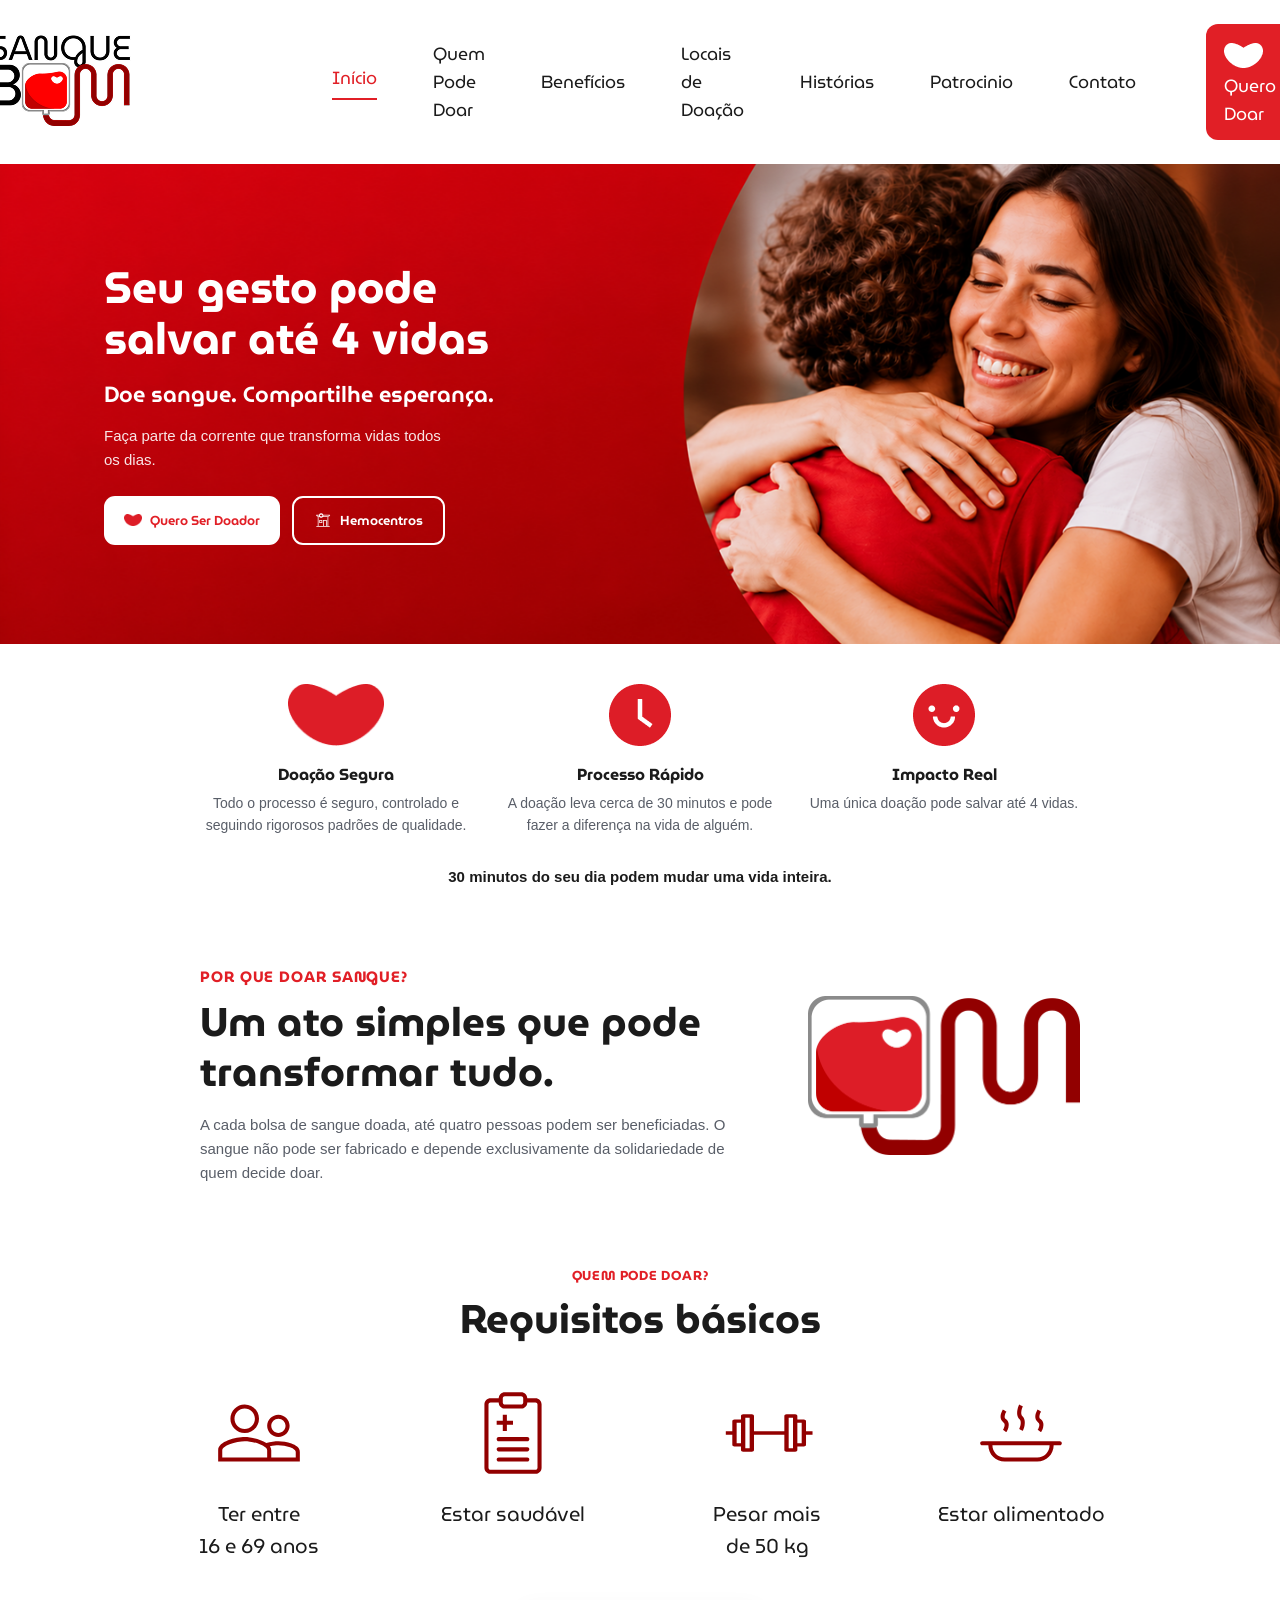
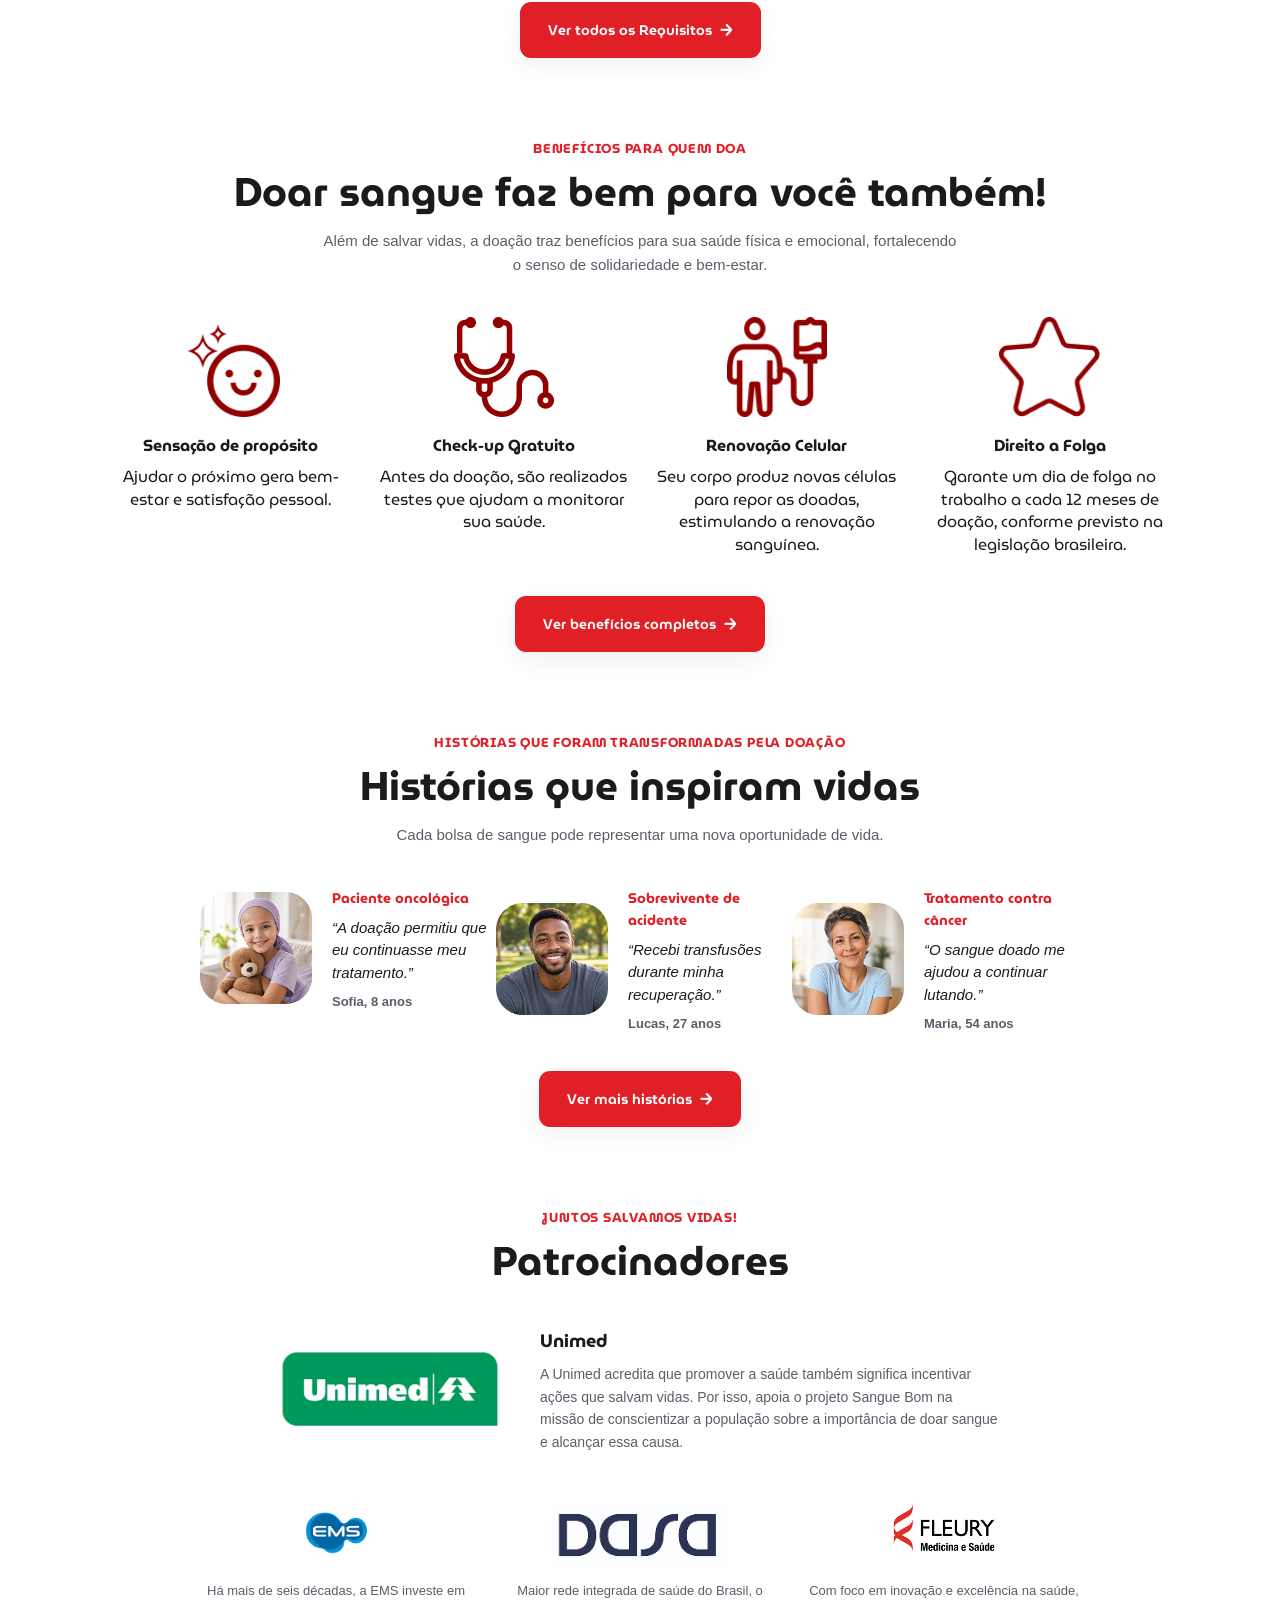
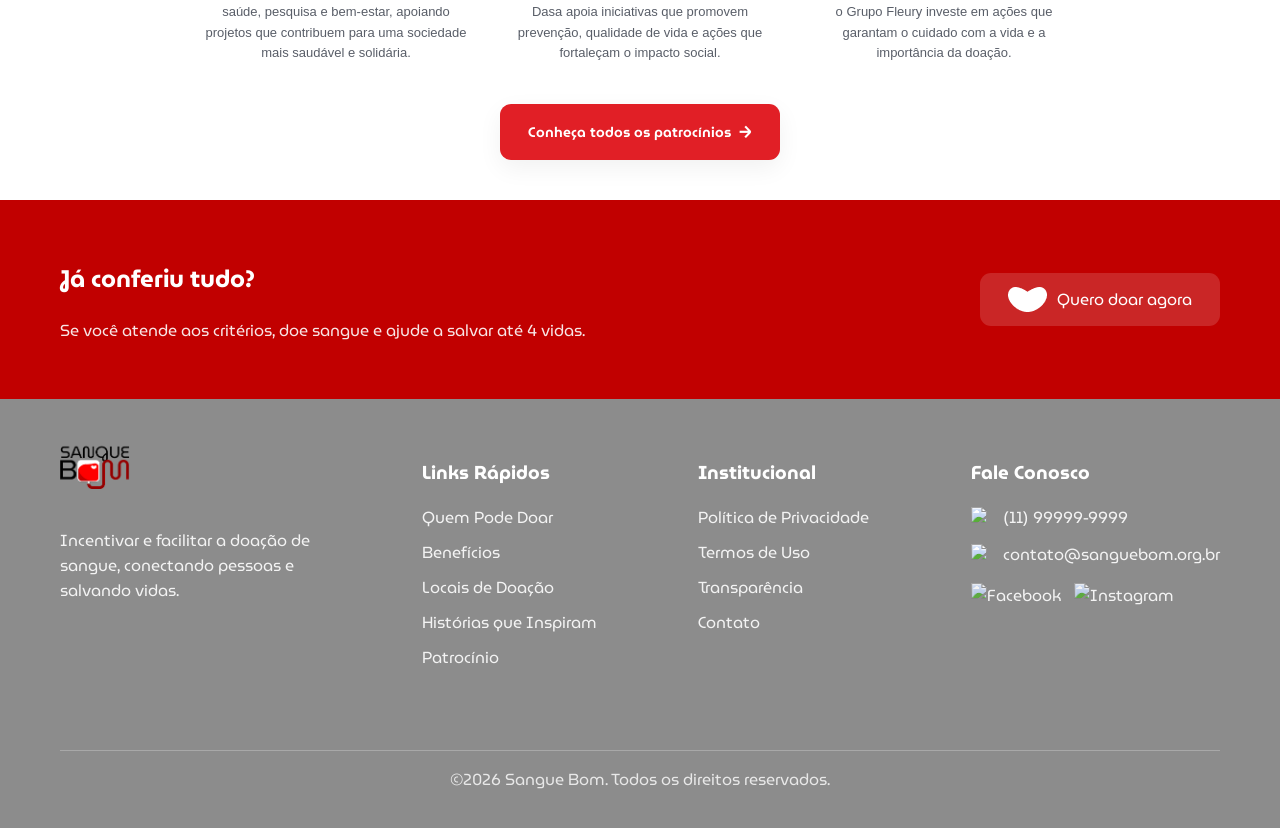
==== commit 79ec3ac9: "Add files via upload" ====
--- a/index.html
+++ b/index.html
@@ -13,28 +13,8 @@
 </head>
 <body>
 <main>
-   <header class="header">
-    
-    <div class="logo">
-      <a href="#"><img src="./assets/img/Logo.png" alt="Sangue-Bom"></a>
-    </div>
-    <nav class="navbar">
-      <a href="#" class="start">Início</a>
-      <a href="#Quem-Pode-Doar">Quem Pode Doar</a>
-      <a href="#Benefícios">Benefícios</a>
-      <a href="">Locaís de Doação</a>
-      <a href="#histórias">Histórias</a>
-      <a href="#titulo-patrocinadores">Patrocinio</a>
-      <a href="#footer">Contato</a>
-    </nav>
-    
-     <div class="Doar">
-     <a href="#">
-      <img src="./assets/img/Polygon 2.png" alt="coração">
-      <span>Quero Doar</span>
-     </a>
-     </div>
-   </header>
+   <!-- Cabeçalho injetado pelo componente compartilhado (components/layout.js) -->
+   <div id="site-header"></div>
   <!-- ============================================= -->
   <!-- SEÇÃO HERO: SEU GESTO PODE SALVAR ATÉ 4 VIDAS -->
   <!-- ============================================= -->
@@ -45,7 +25,7 @@
       <p class="hero-texto">Faça parte da corrente que transforma vidas todos os dias.</p>
 
       <div class="hero-botoes">
-        <a href="#" class="botao-hero botao-hero--primario">
+        <a href="./pages/criterios.html" class="botao-hero botao-hero--primario">
           <img src="./assets/img/coracao-botao.png" alt="" width="18" height="12" />
           Quero Ser Doador
         </a>
@@ -187,7 +167,7 @@
       </ul>
 
       <div class="acao">
-        <a href="#" class="botao">Ver benefícios completos <span aria-hidden="true">→</span></a>
+        <a href="./pages/beneficios.html" class="botao">Ver benefícios completos <span aria-hidden="true">→</span></a>
       </div>
     </div>
   </section>
@@ -245,7 +225,7 @@
       </ul>
 
       <div class="acao">
-        <a href="#" class="botao">Ver mais histórias <span aria-hidden="true">→</span></a>
+        <a href="./pages/historia.html" class="botao">Ver mais histórias <span aria-hidden="true">→</span></a>
       </div>
     </div>
   </section>
@@ -253,7 +233,7 @@
   <!-- ============================================= -->
   <!-- SEÇÃO 4: PATROCINADORES                        -->
   <!-- ============================================= -->
-  <section  class="secao secao-patrocinadores" aria-labelledby="titulo-patrocinadores" id=titulo-patrocinadores>
+  <section class="secao secao-patrocinadores" aria-labelledby="titulo-patrocinadores" id="titulo-patrocinadores">
     <div class="contentor">
       <header class="cabecalho-secao">
         <p class="rotulo">Juntos salvamos vidas!</p>
@@ -296,73 +276,15 @@
       </ul>
 
       <div class="acao">
-        <a href="#" class="botao">Conheça todos os patrocínios <span aria-hidden="true">→</span></a>
-      </div>
-    </div>
-  </section>
-<section class="cta-doar">
-  <div class="cta-doar__texto">
-    <h2>Já conferiu tudo?</h2>
-    <p>Se você atende aos critérios, dose sangue e ajude a salvar até 4 vidas.</p>
-  </div>
-  <a href="#" class="btn-doar">
-    <img src="./assets/img/Polygon 2.png" alt="Coração">
-    Quero doar agora
-  </a>
-</section>
-
-<footer class="footer" id="footer">
-  <div class="footer__sobre">
-    <img width="70" height="80" src="./assets/img/Logo.png" alt="Sangue Bom">
-    <p>Incentivar e facilitar a doação de sangue, conectando pessoas e salvando vidas.</p>
-  </div>
-
-  <nav class="footer__links">
-    <h3>Links Rápidos</h3>
-    <ul>
-      <li><a href="Quem-Pode-Doar">Quem Pode Doar</a></li>
-      <li><a href="Benefícios">Benefícios</a></li>
-      <li><a href="locais-de-doacao.html">Locais de Doação</a></li>
-      <li><a href="histórias">Histórias que Inspiram</a></li>
-      <li><a href="titulo-patrocinadores">Patrocínio</a></li>
-    </ul>
-  </nav>
-
-  <nav class="footer__institucional">
-    <h3>Institucional</h3>
-    <ul>
-      <li><a href="politica-de-privacidade.html">Política de Privacidade</a></li>
-      <li><a href="termos-de-uso.html">Termos de Uso</a></li>
-      <li><a href="transparencia.html">Transparência</a></li>
-      <li><a href="contato.html">Contato</a></li>
-    </ul>
-  </nav>
-
-  <div class="footer__contato">
-    <h3>Fale Conosco</h3>
-    <ul>
-      <li>
-        <img width="80" height="80" src="https://img.icons8.com/ios/100/whatsapp--v1.png" alt="whatsapp--v1"/>
-        <a href="tel:+5511999999999">(11) 99999-9999</a>
-      </li>
-      <li>
-        <img width="50" height="50" src="https://img.icons8.com/ios/70/new-post--v1.png" alt="new-post--v1"/>
-        <a href="mailto:contato@sanguebom.org.br">contato@sanguebom.org.br</a>
-      </li>
-    </ul>
-    <div class="footer__redes">
-      <a href="https://facebook.com/sanguebom">
-        <img width="50" height="50" src="https://img.icons8.com/ios/50/facebook--v1.png" alt="facebook--v1"/>
-      </a>
-      <a href="https://instagram.com/sanguebom">
-        <img width="50" height="50" src="https://img.icons8.com/ios/50/instagram-new--v1.png" alt="instagram-new--v1"/>
-      </a>
-    </div>
-  </div>
-
-  <p class="footer__copyright">©2026 Sangue Bom. Todos os direitos reservados.</p>
-</footer>
+        <a href="./pages/patrocinadores.html" class="botao">Conheça todos os patrocínios <span aria-hidden="true">→</span></a>
+      </div>
+    </div>
+  </section>
+<!-- Chamada e rodapé injetados pelo componente compartilhado -->
+<div id="site-cta"></div>
+<div id="site-footer"></div>
 
 </main>
+<script src="./components/layout.js" defer></script>
 </body>
 </html>
--- a/css/style.css
+++ b/css/style.css
@@ -29,7 +29,7 @@
 }
 
 body {
-  padding-top: 130px;
+  padding-top: 0;
   margin: 0;
   font-family: var(--fonte-texto);
   color: var(--tinta);
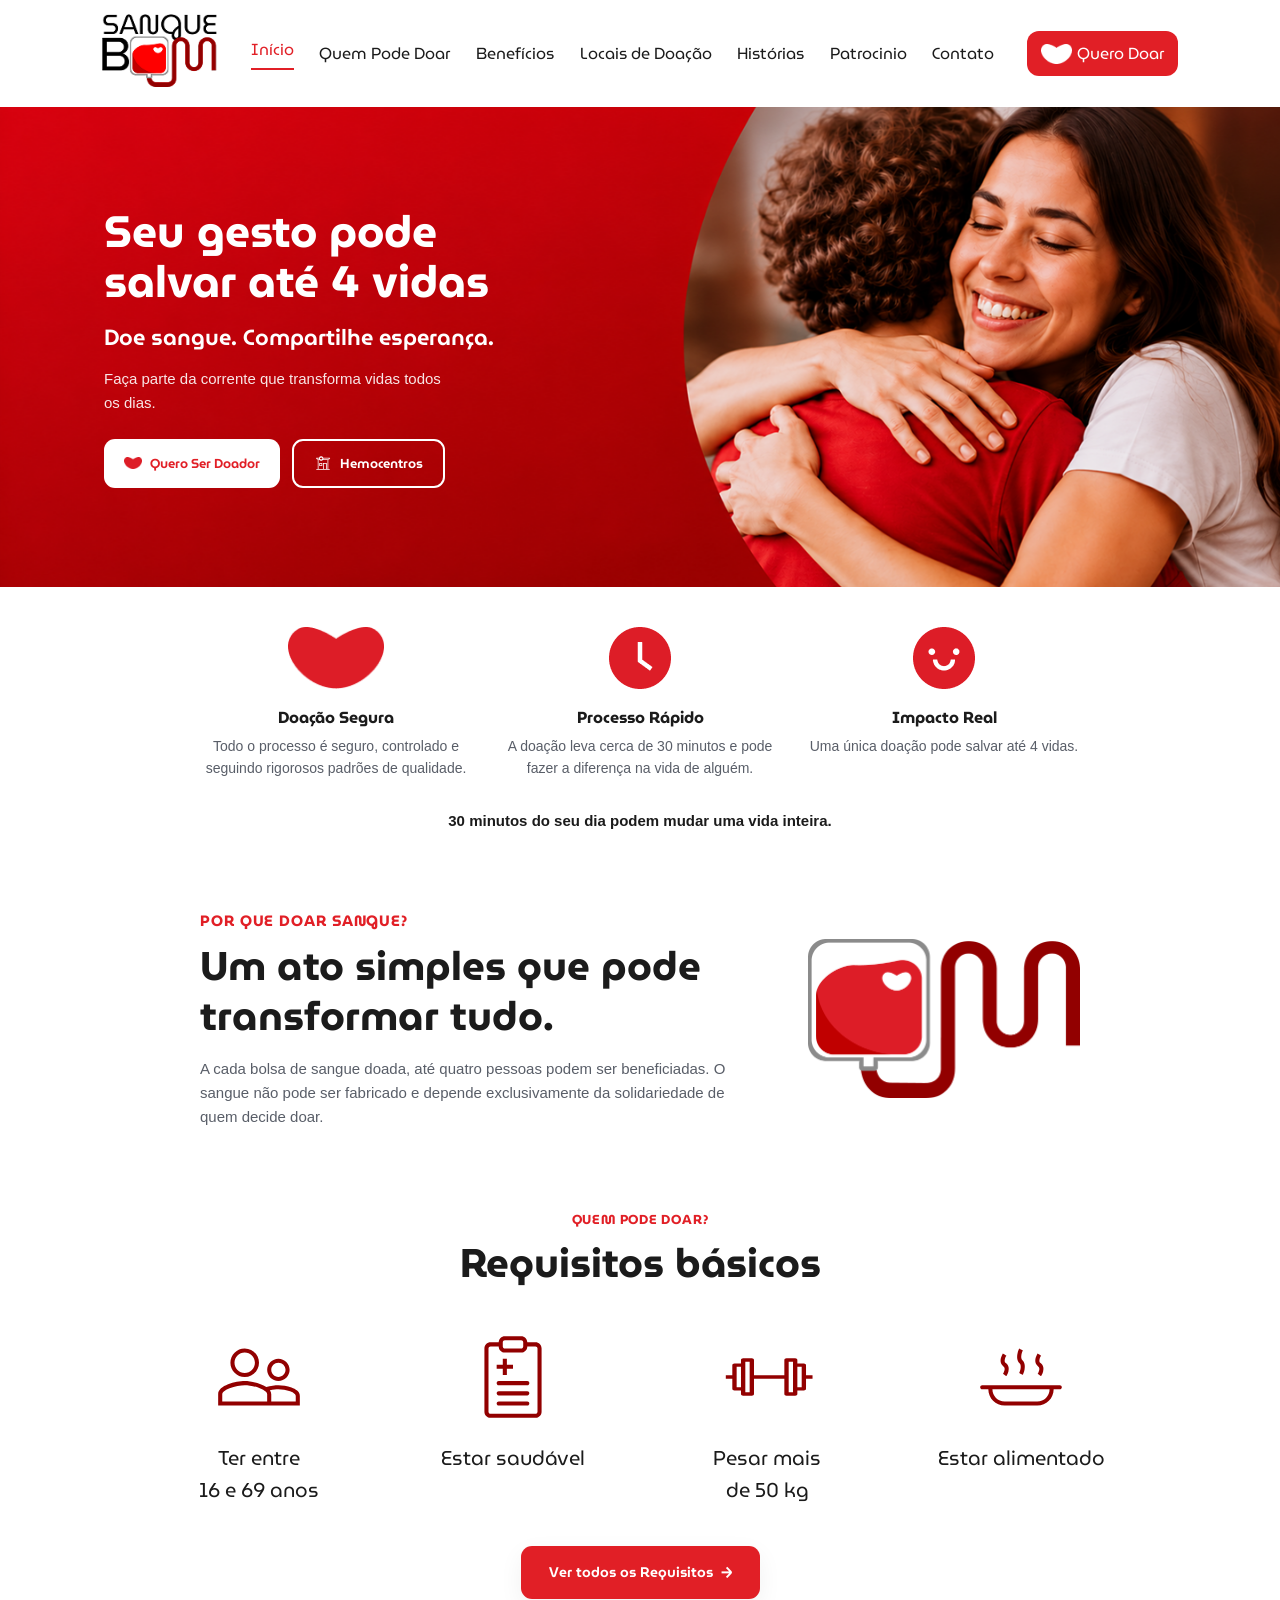
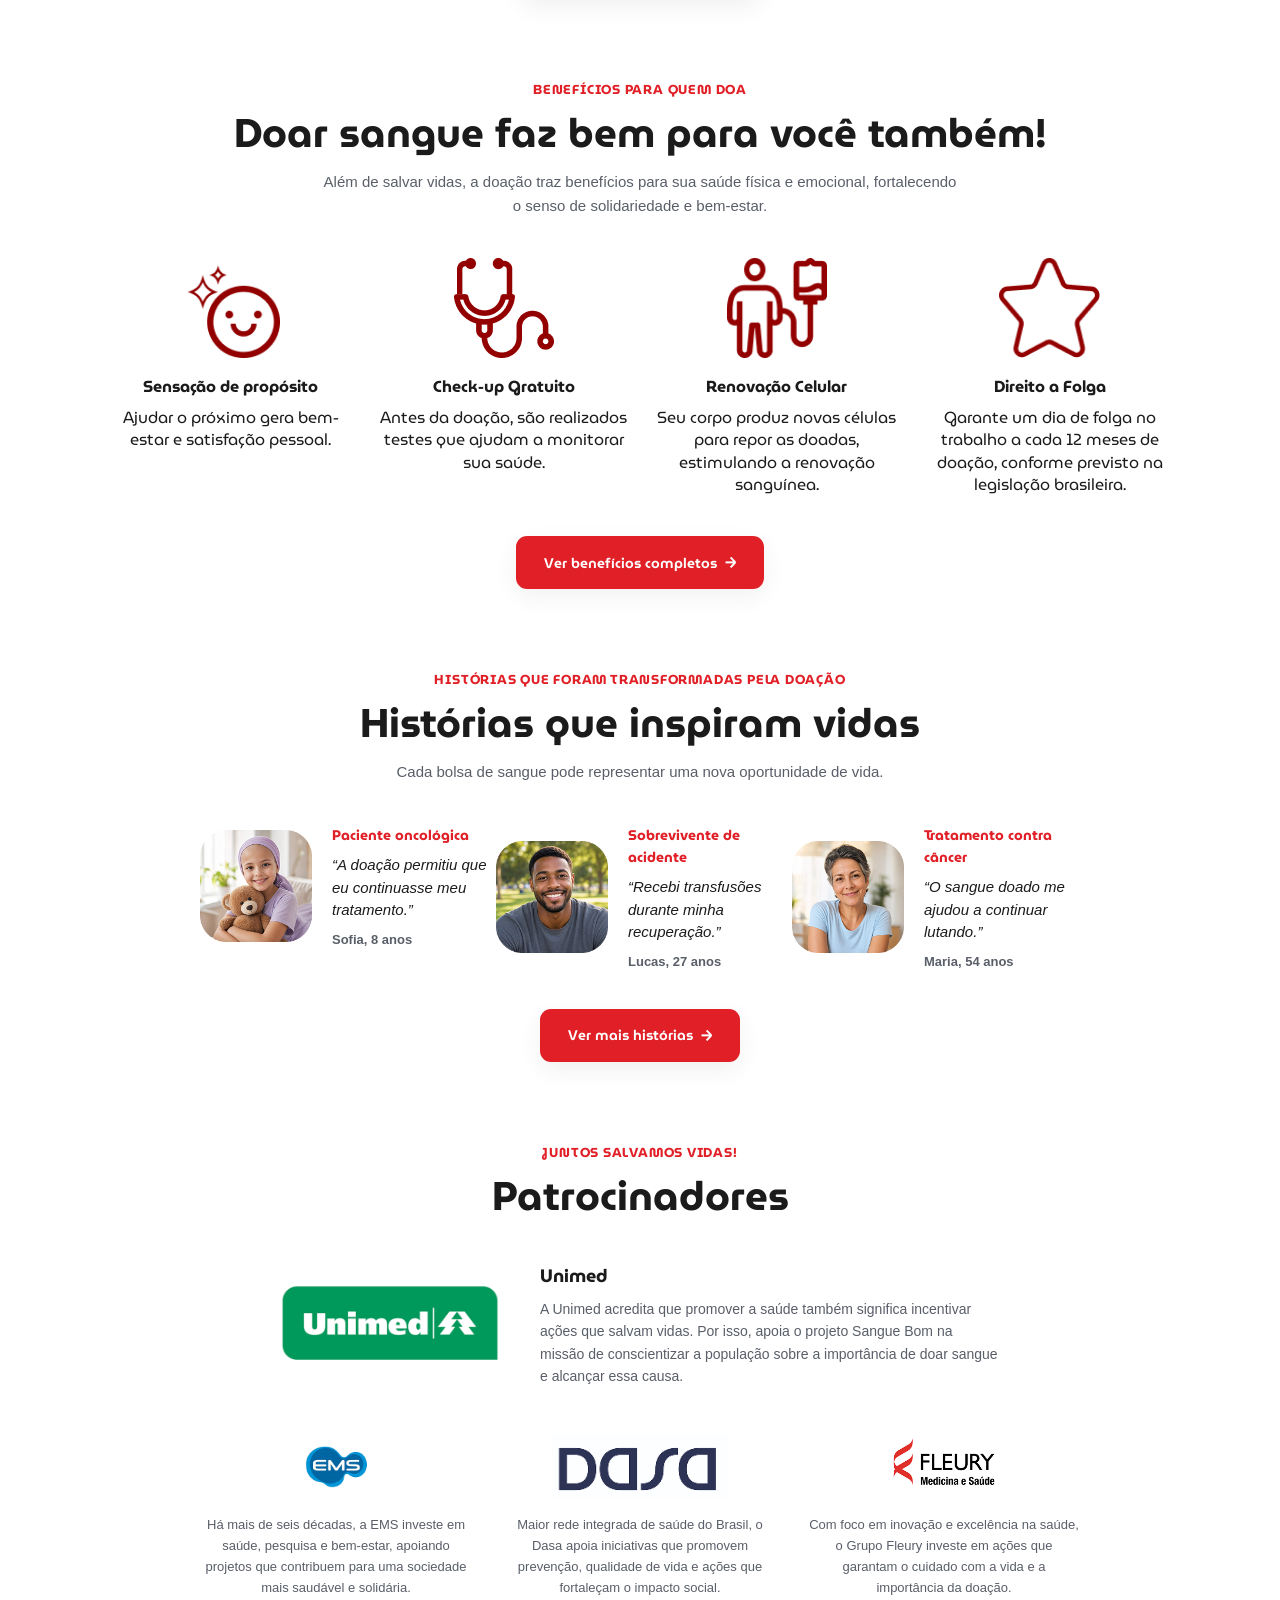
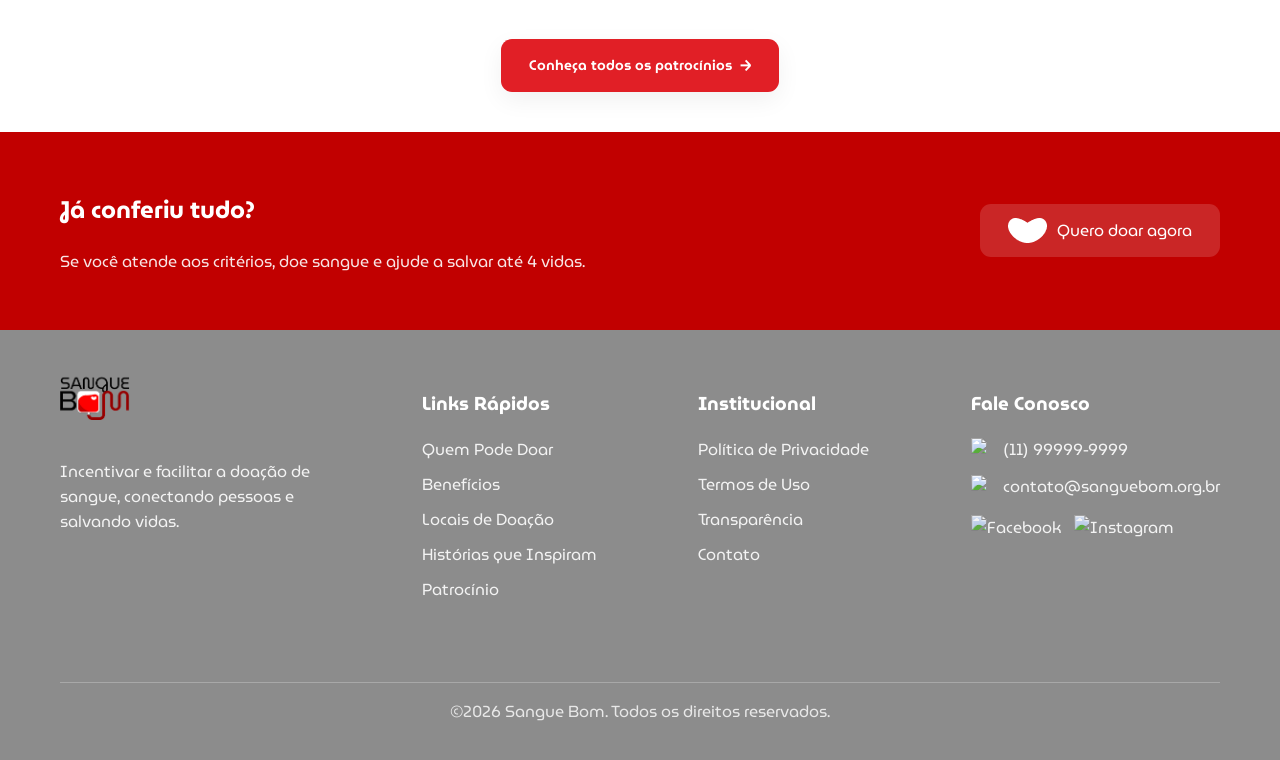
==== commit b42ff5b4: "Adiciona page Locais de Doação e integra com componentização do header/footer Cria pages/locais.html" ====
--- a/index.html
+++ b/index.html
@@ -29,7 +29,7 @@
           <img src="./assets/img/coracao-botao.png" alt="" width="18" height="12" />
           Quero Ser Doador
         </a>
-        <a href="#" class="botao-hero botao-hero--secundario">
+        <a href="./pages/locais.html" class="botao-hero botao-hero--secundario">
           <img src="./assets/img/hemocentro.png" alt="" width="18" height="18" />
           Hemocentros
         </a>
--- a/css/style.css
+++ b/css/style.css
@@ -26,6 +26,7 @@
 
 html {
   font-size: 100%;
+  scroll-behavior: smooth;
 }
 
 body {
@@ -46,23 +47,29 @@
   outline: 3px solid var(--vermelho-escuro);
   outline-offset: 3px;
 }
-.Doar {
-  padding-left: 100px;
-}
 .logo {
-  padding-right: 200px;
+  padding-right: 0;
   margin-top: -15px;
 }
+.logo img {
+  width: 116px;
+  height: auto;
+}
 .header {
   display: flex;
   align-items: center;
-  justify-content: center;
-  padding-top:1.5rem ;
-  padding-bottom: 1.5rem;
+  justify-content: space-between;
+  gap: 1.5rem;
+  flex-wrap: nowrap;
+  width: 100%;
+  max-width: 70rem;
+  margin: 0 auto;
+  padding: 1.05rem 1.4rem;
+  box-sizing: border-box;
 }
 .navbar a, span{
   text-decoration: none;
-  font-size: 1.1rem;
+  font-size: 1rem;
   font-family: var(--fonte-titulo);
 }
 .navbar a:hover {
@@ -71,7 +78,7 @@
  border-bottom: 2px solid var(--vermelho);
 }
 .navbar .start {
-  color: var(--vermelho); 
+  color: var(--vermelho);
   text-decoration: none;
   padding-bottom: 6px;
   border-bottom: 2px solid var(--vermelho);
@@ -80,21 +87,32 @@
   display: flex;
   align-items: center;
   justify-content: center;
-  gap: 3.5rem;
+  flex-wrap: wrap;
+  gap: clamp(0.75rem, 2vw, 2rem);
 }
 .Doar img {
-  margin: 7px 6px 0 0;
+  width: 31px;
+  height: auto;
+  margin: 0 5px 0 0;
 }
 .header div, a, span {
  text-decoration: none !important;
 }
 
 .Doar {
+  padding-left: 100px;
   color: #FFFFFF;
-  margin-left: 70px;
+  margin-left: 0;
   border-radius: 12px;
   background-color: #E11F26;
-  padding: 12px 18px;
+  padding: 10px 14px;
+  white-space: nowrap;
+}
+.Doar a {
+  display: flex;
+  align-items: center;
+  justify-content: center;
+  color: #FFFFFF;
 }
 
 .contentor {
@@ -780,3 +798,8 @@
   margin-top: 24px;
   opacity: 0.8;
 }
+
+
+  
+
+
